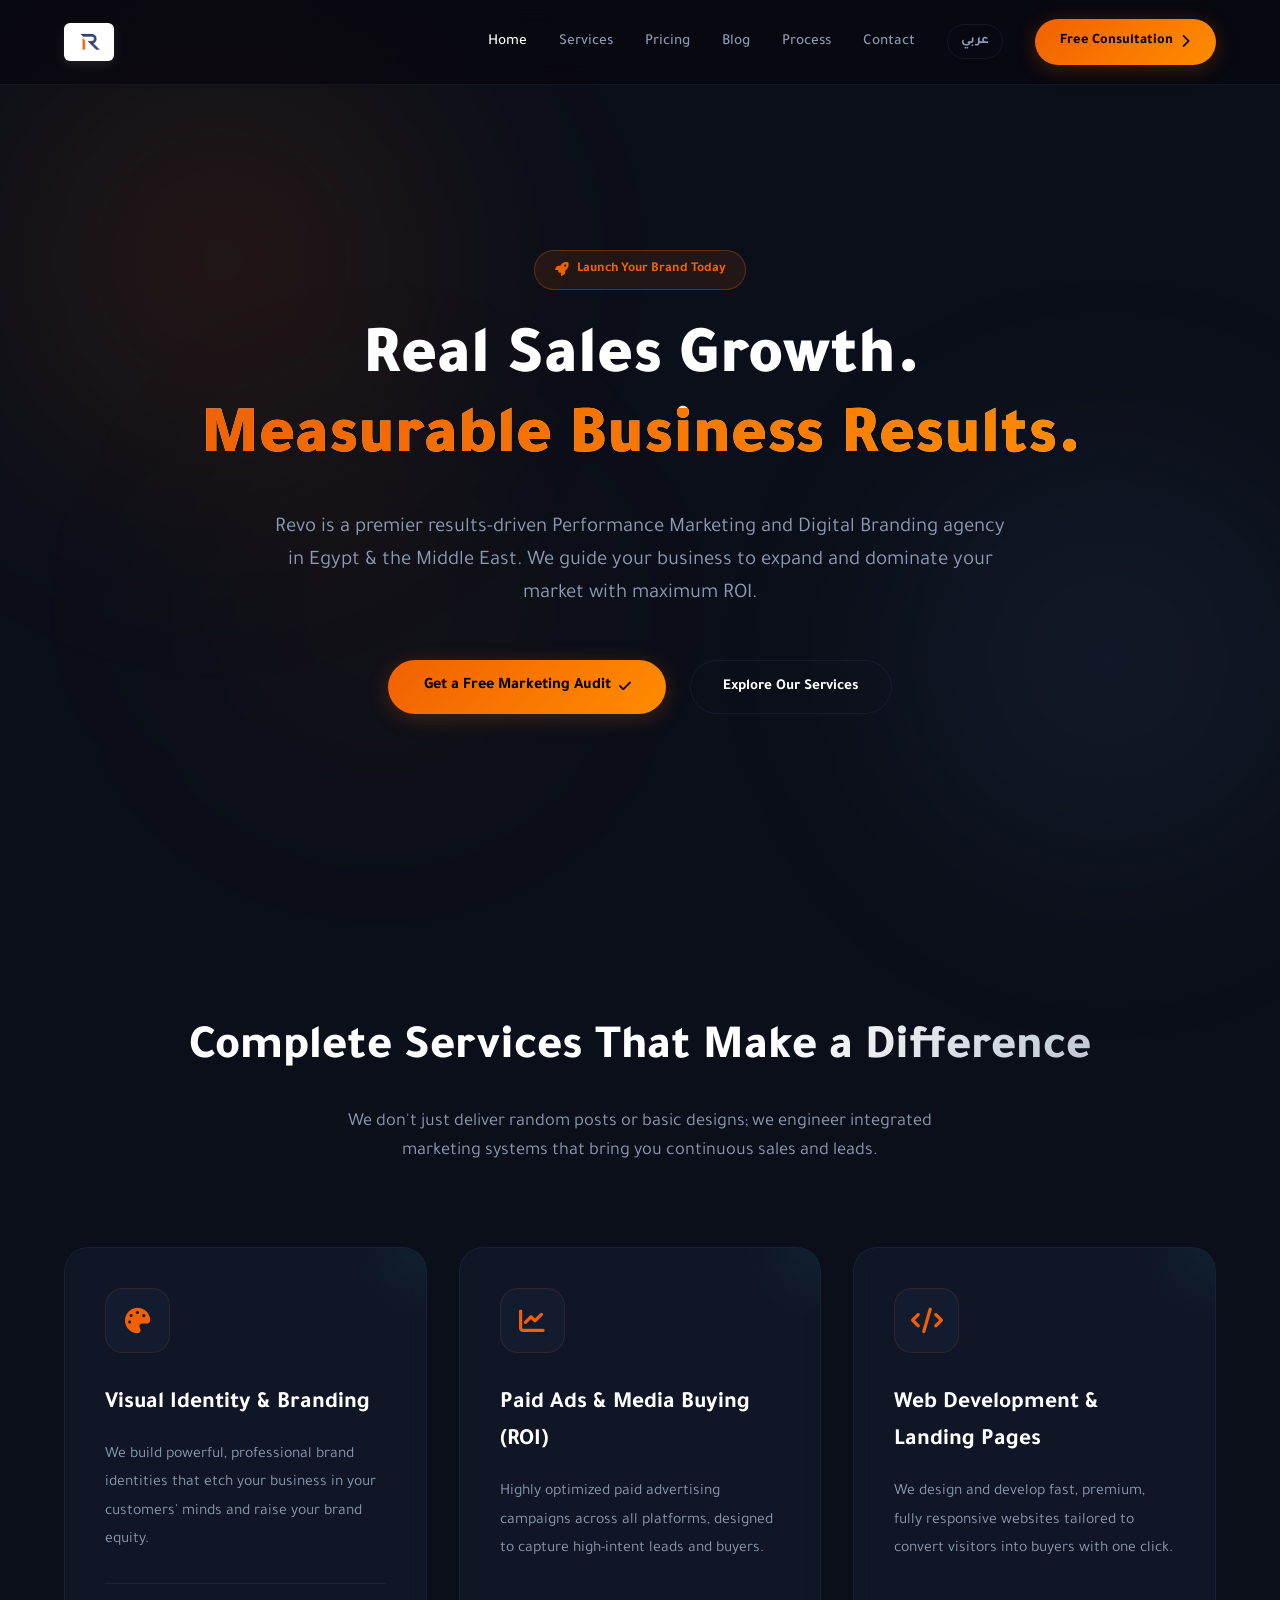
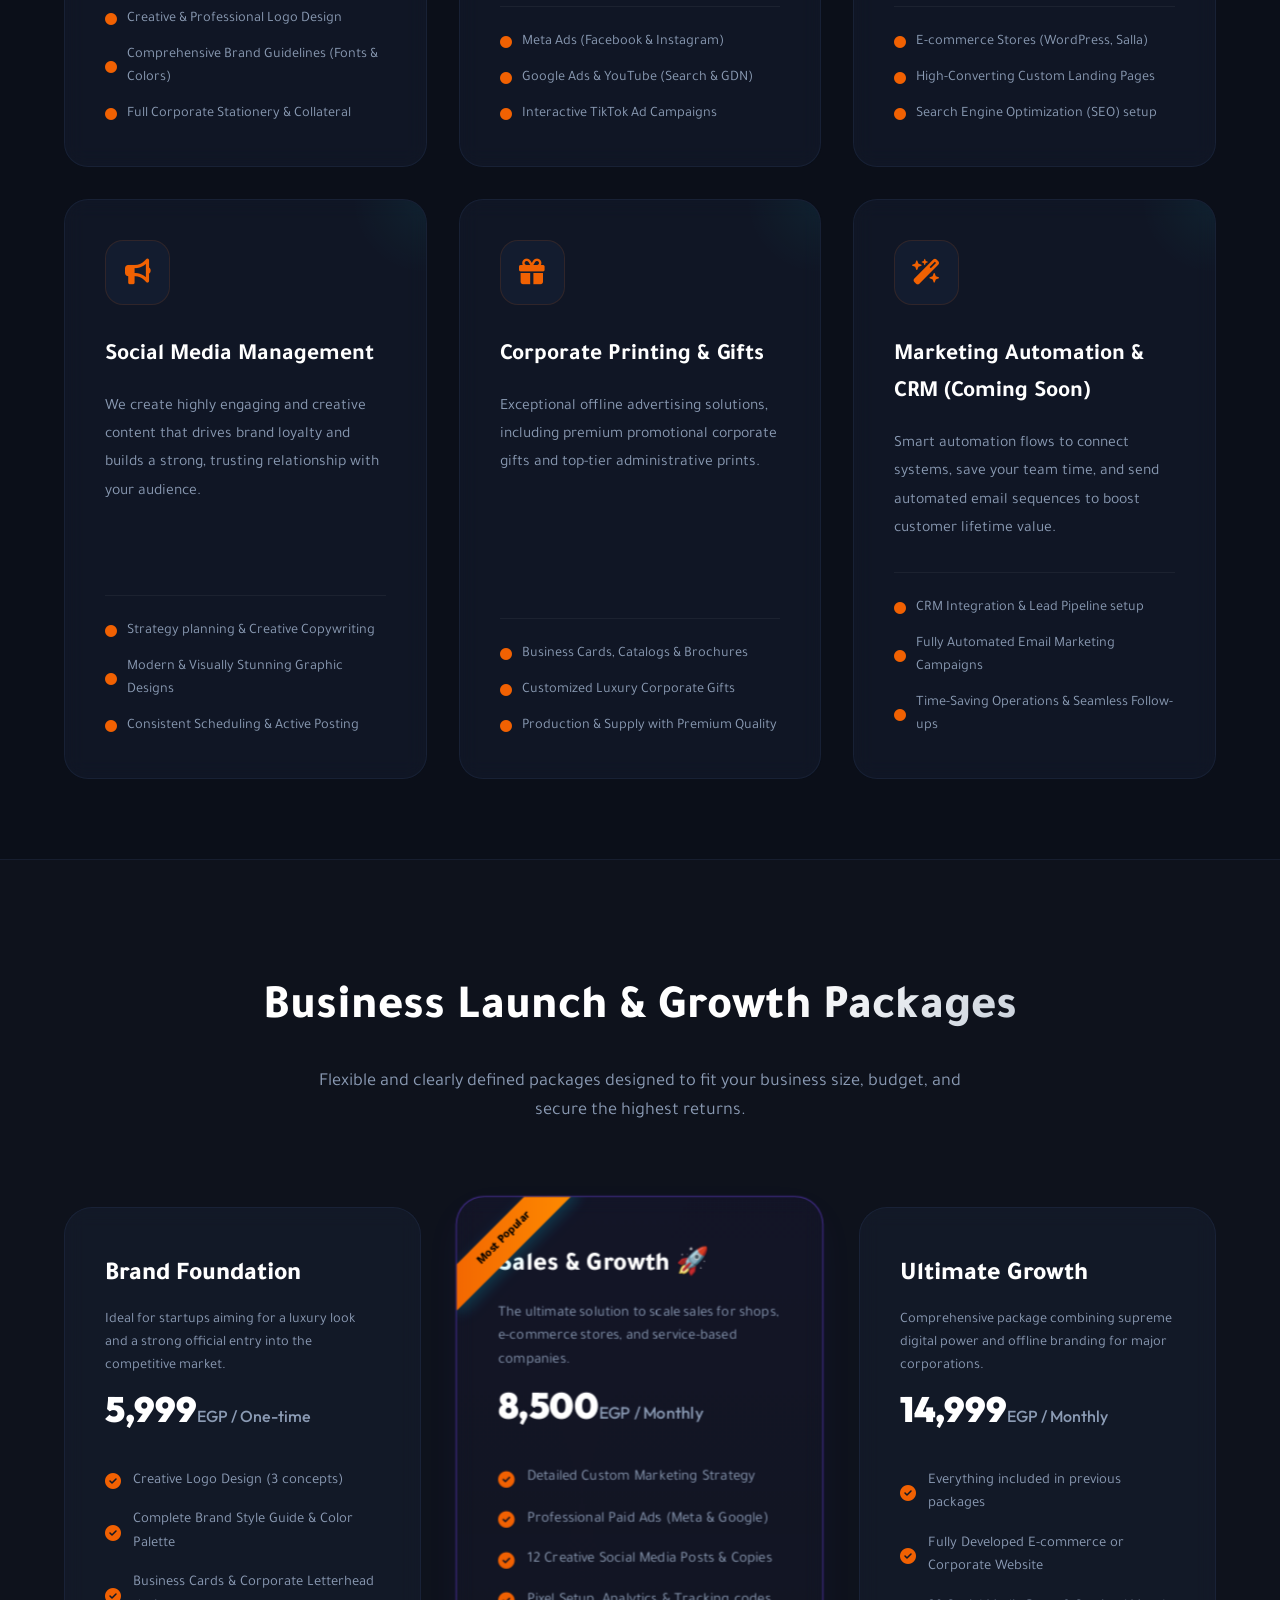
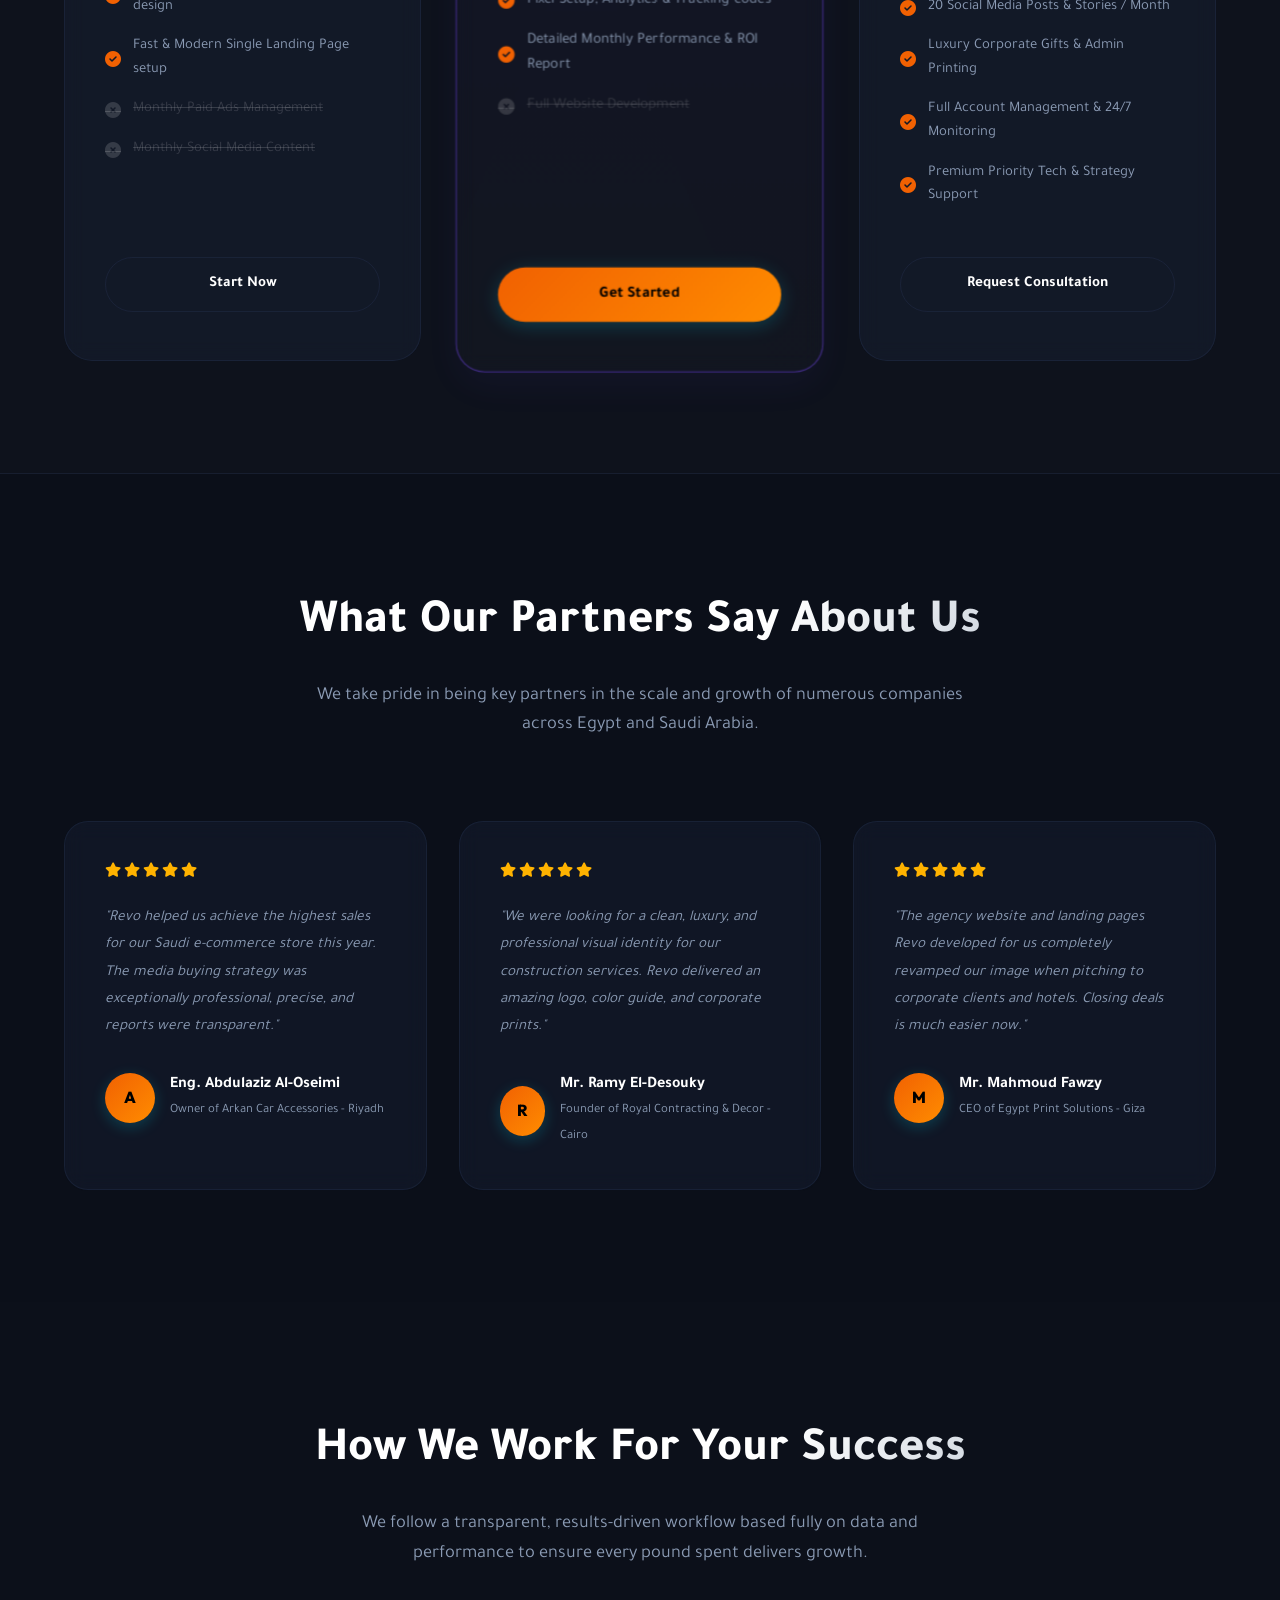
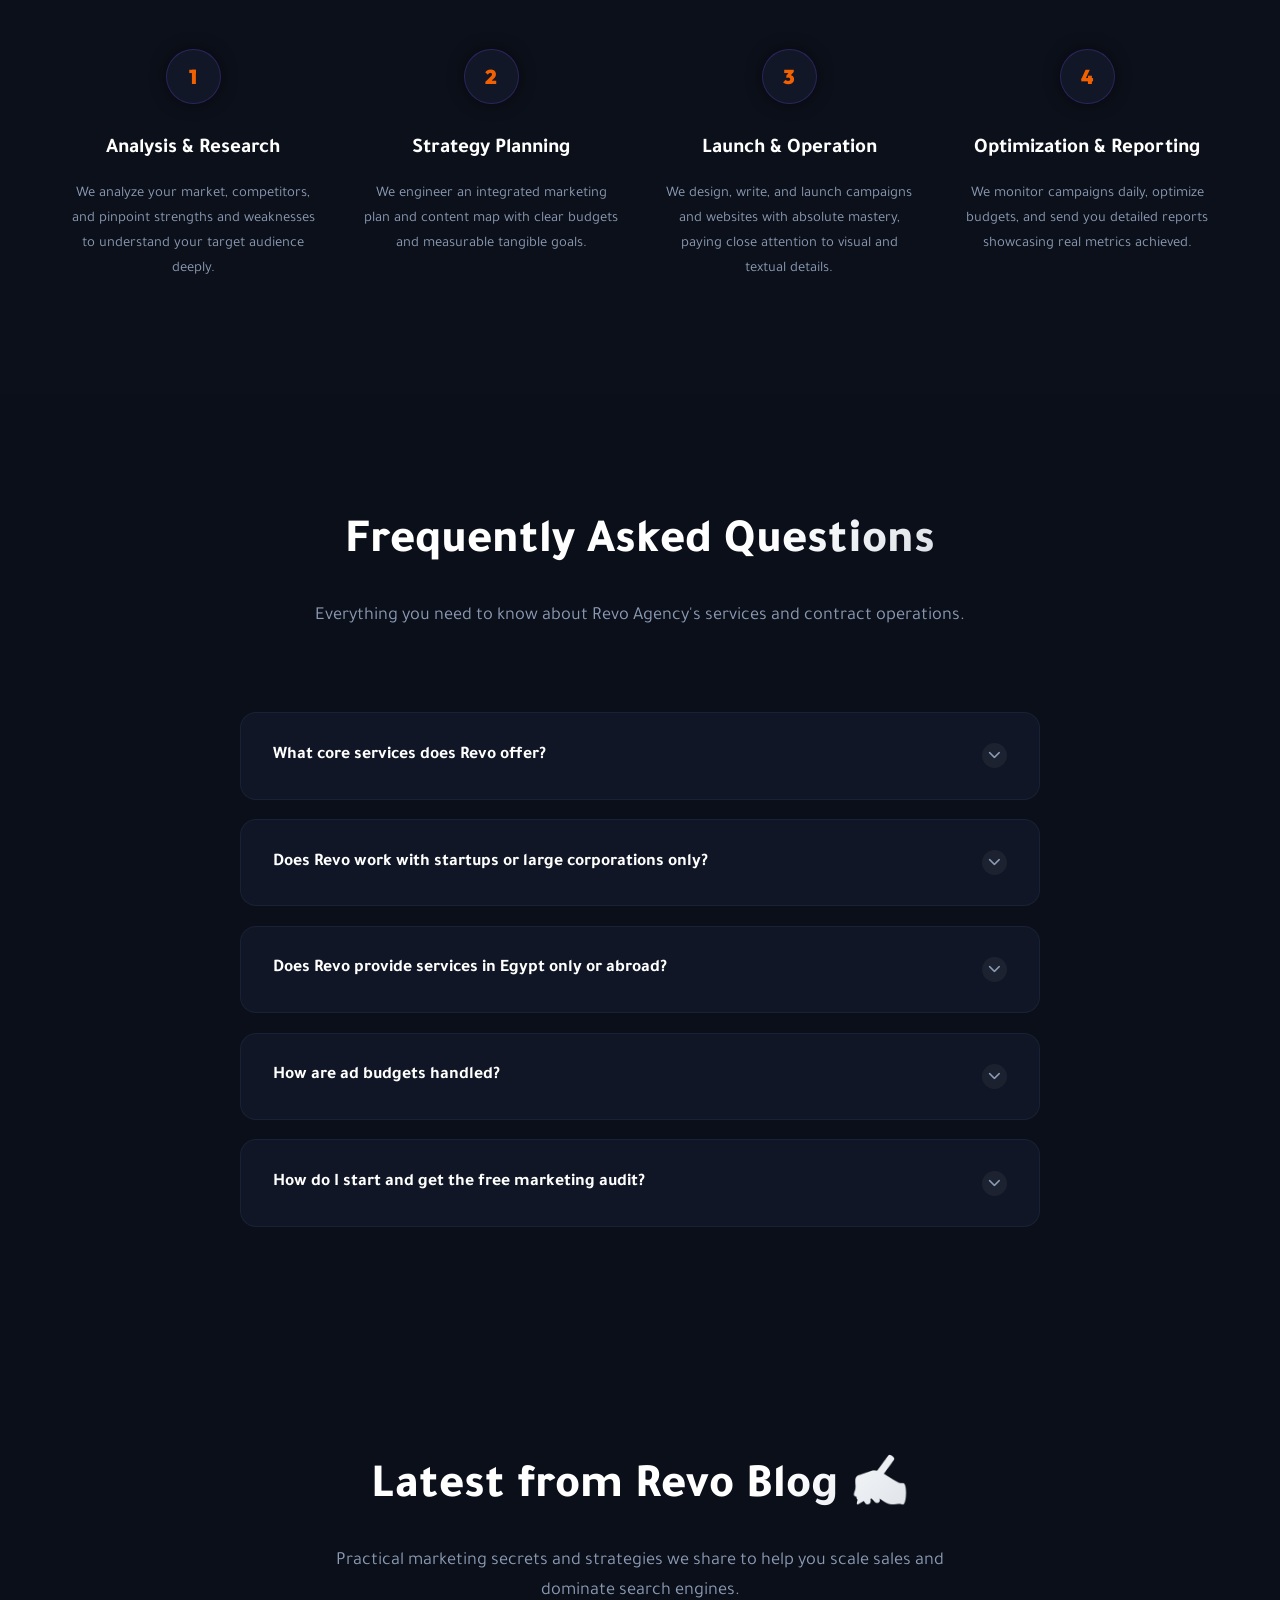
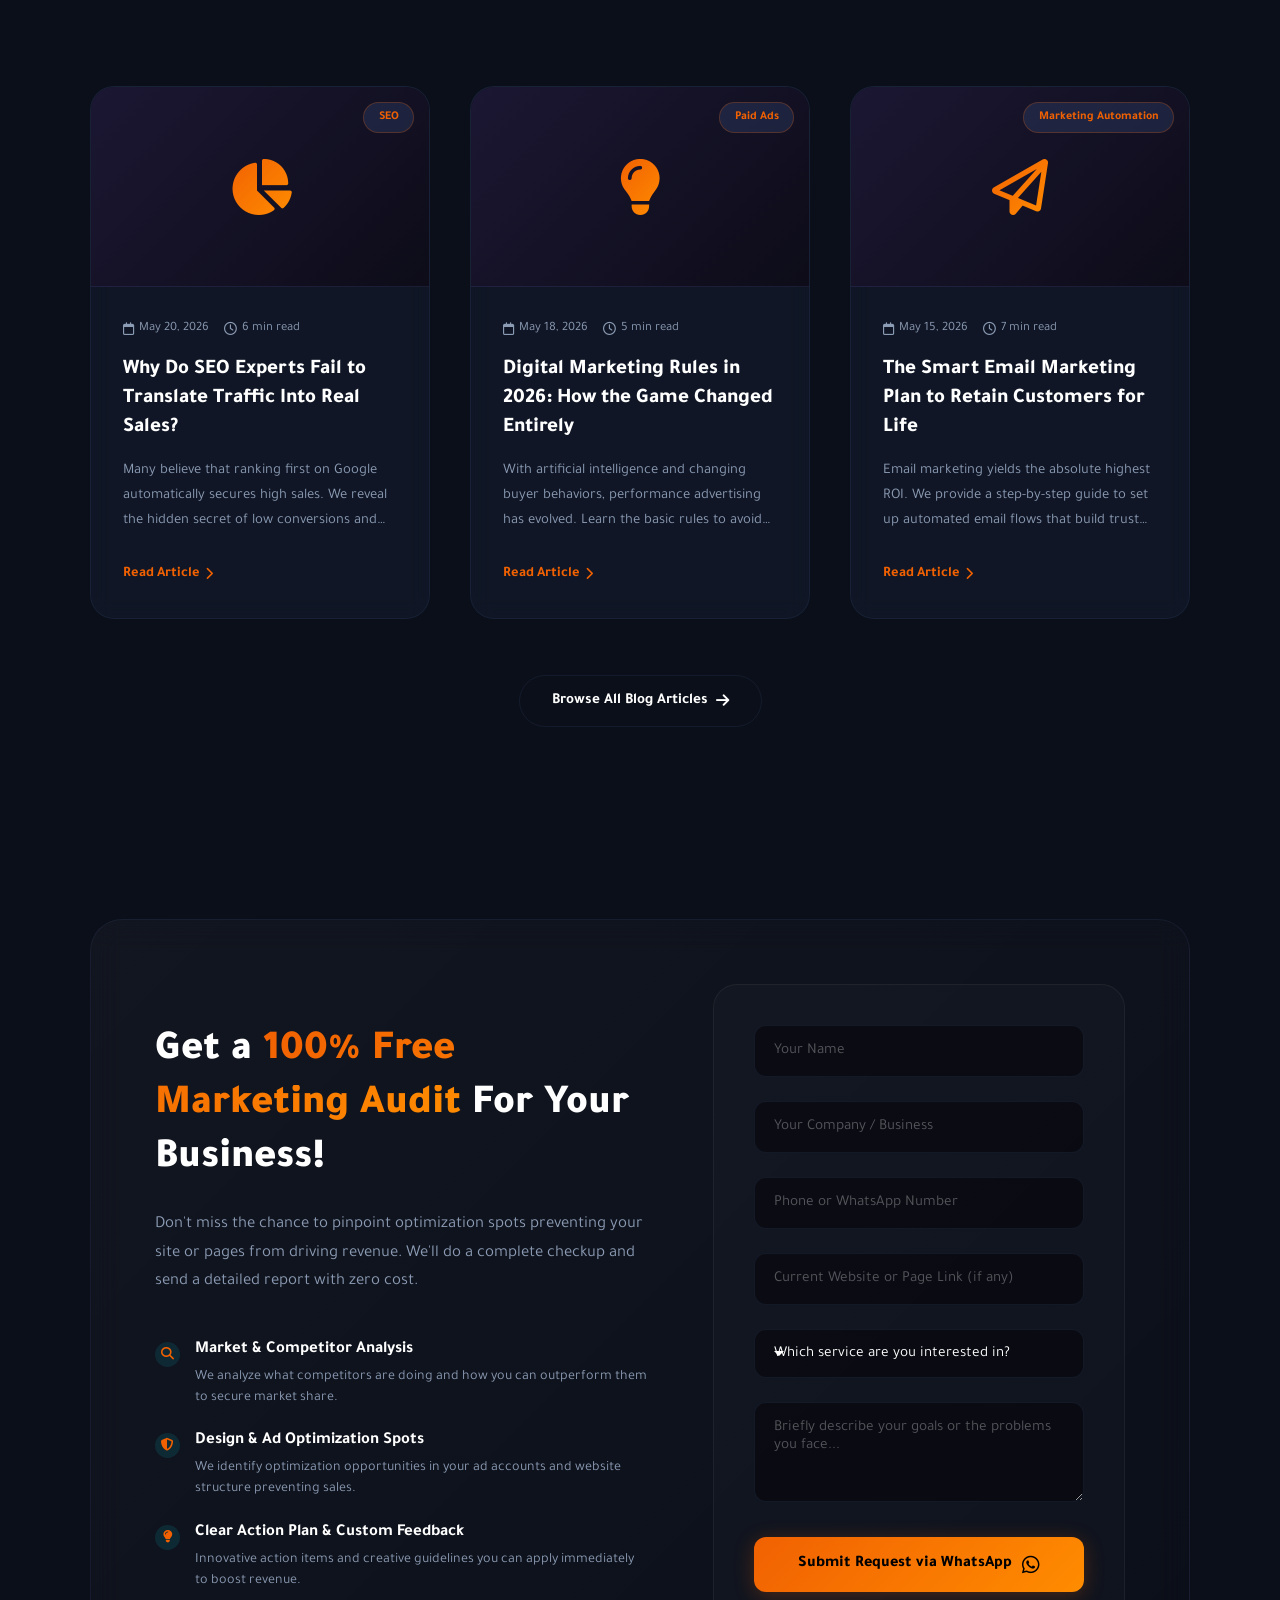
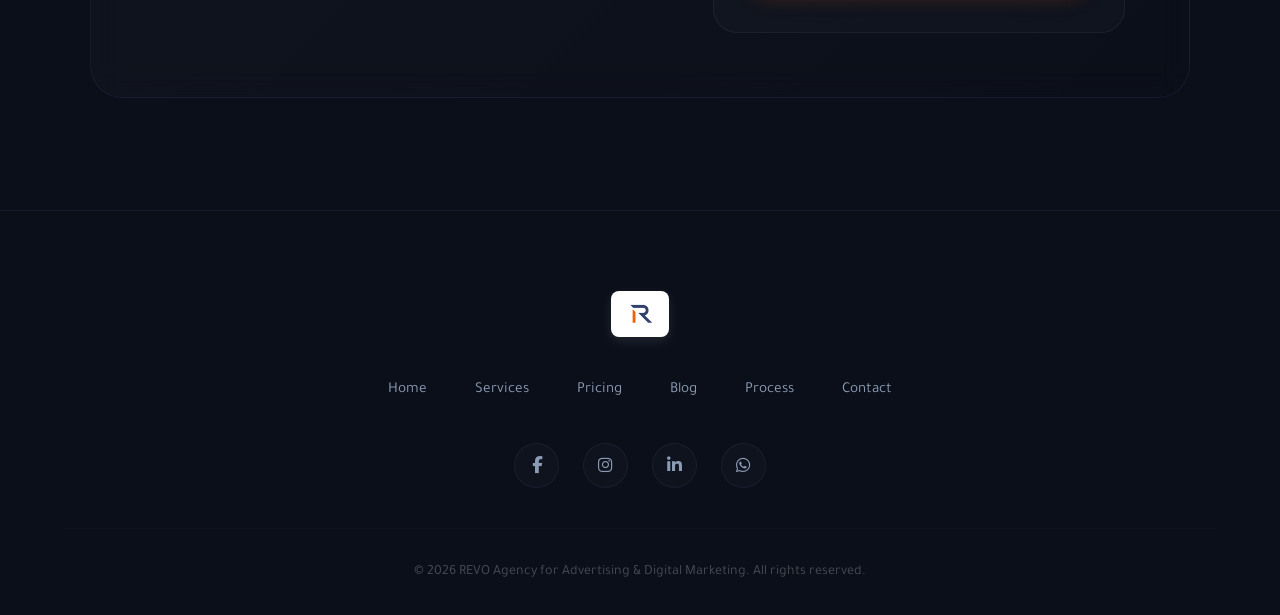
==== en/index.html @ e5637700 "upload project files" ====
<!DOCTYPE html>
<html lang="en" dir="ltr">
<head>
    <meta charset="UTF-8">
    <meta name="viewport" content="width=device-width, initial-scale=1.0">
    <title>Revo Advertising Agency | Performance Marketing & Digital Identity</title>
    <meta name="description" content="Revo Agency - Your smart growth partner in Egypt & the Middle East. We provide professional performance marketing, media buying, visual branding, and high-converting web development.">
    
    <!-- Google Fonts -->
    <link rel="preconnect" href="https://fonts.googleapis.com">
    <link rel="preconnect" href="https://fonts.gstatic.com" crossorigin>
    <link href="https://fonts.googleapis.com/css2?family=Outfit:wght@300;400;600;800&family=Tajawal:wght@300;400;500;700;900&display=swap" rel="stylesheet">
    
    <!-- FontAwesome Icons -->
    <link rel="stylesheet" href="https://cdnjs.cloudflare.com/ajax/libs/font-awesome/6.4.0/css/all.min.css">

    <!-- Shared Web Components -->
    <script src="../js/components.js" defer></script>

    <link rel="stylesheet" href="../css/global.css">
    <link rel="stylesheet" href="../css/home.css">
</head>
<body>

    <div class="ambient-glow"></div>
    <div class="ambient-glow-2"></div>
    <div class="ambient-glow-3"></div>

    <!-- Header / Navbar Placeholder -->
    <div id="header-placeholder"></div>

    <!-- Hero Section -->
    <section class="hero">
        <div class="hero-content">
            <div class="badge">
                <i class="fa-solid fa-rocket"></i> Launch Your Brand Today
            </div>
            <h1>Real Sales Growth.<br><span>Measurable Business Results.</span></h1>
            <p>Revo is a premier results-driven Performance Marketing and Digital Branding agency in Egypt & the Middle East. We guide your business to expand and dominate your market with maximum ROI.</p>
            <div class="hero-buttons">
                <a href="#contact" class="cta-btn" style="padding: 0.9rem 2.2rem; font-size: 1rem;">
                    Get a Free Marketing Audit <i class="fa-solid fa-check"></i>
                </a>
                <a href="#services" class="btn-secondary">
                    Explore Our Services
                </a>
            </div>
        </div>
    </section>

    <!-- Services Section -->
    <section class="services" id="services">
        <div class="section-header">
            <h2>Complete Services That Make a Difference</h2>
            <p>We don't just deliver random posts or basic designs; we engineer integrated marketing systems that bring you continuous sales and leads.</p>
        </div>

        <div class="services-grid">
            <!-- Service 1: Branding -->
            <div class="service-card">
                <div>
                    <div class="service-card-icon">
                        <i class="fa-solid fa-palette"></i>
                    </div>
                    <h3>Visual Identity & Branding</h3>
                    <p>We build powerful, professional brand identities that etch your business in your customers' minds and raise your brand equity.</p>
                </div>
                <ul>
                    <li><i class="fa-solid fa-circle"></i> Creative & Professional Logo Design</li>
                    <li><i class="fa-solid fa-circle"></i> Comprehensive Brand Guidelines (Fonts & Colors)</li>
                    <li><i class="fa-solid fa-circle"></i> Full Corporate Stationery & Collateral</li>
                </ul>
            </div>

            <!-- Service 2: Performance Marketing -->
            <div class="service-card">
                <div>
                    <div class="service-card-icon">
                        <i class="fa-solid fa-chart-line"></i>
                    </div>
                    <h3>Paid Ads & Media Buying (ROI)</h3>
                    <p>Highly optimized paid advertising campaigns across all platforms, designed to capture high-intent leads and buyers.</p>
                </div>
                <ul>
                    <li><i class="fa-solid fa-circle"></i> Meta Ads (Facebook & Instagram)</li>
                    <li><i class="fa-solid fa-circle"></i> Google Ads & YouTube (Search & GDN)</li>
                    <li><i class="fa-solid fa-circle"></i> Interactive TikTok Ad Campaigns</li>
                </ul>
            </div>

            <!-- Service 3: Web Design & Dev -->
            <div class="service-card">
                <div>
                    <div class="service-card-icon">
                        <i class="fa-solid fa-code"></i>
                    </div>
                    <h3>Web Development & Landing Pages</h3>
                    <p>We design and develop fast, premium, fully responsive websites tailored to convert visitors into buyers with one click.</p>
                </div>
                <ul>
                    <li><i class="fa-solid fa-circle"></i> E-commerce Stores (WordPress, Salla)</li>
                    <li><i class="fa-solid fa-circle"></i> High-Converting Custom Landing Pages</li>
                    <li><i class="fa-solid fa-circle"></i> Search Engine Optimization (SEO) setup</li>
                </ul>
            </div>

            <!-- Service 4: Social Media Management -->
            <div class="service-card">
                <div>
                    <div class="service-card-icon">
                        <i class="fa-solid fa-bullhorn"></i>
                    </div>
                    <h3>Social Media Management</h3>
                    <p>We create highly engaging and creative content that drives brand loyalty and builds a strong, trusting relationship with your audience.</p>
                </div>
                <ul>
                    <li><i class="fa-solid fa-circle"></i> Strategy planning & Creative Copywriting</li>
                    <li><i class="fa-solid fa-circle"></i> Modern & Visually Stunning Graphic Designs</li>
                    <li><i class="fa-solid fa-circle"></i> Consistent Scheduling & Active Posting</li>
                </ul>
            </div>

            <!-- Service 5: Printing & Gifts -->
            <div class="service-card">
                <div>
                    <div class="service-card-icon">
                        <i class="fa-solid fa-gift"></i>
                    </div>
                    <h3>Corporate Printing & Gifts</h3>
                    <p>Exceptional offline advertising solutions, including premium promotional corporate gifts and top-tier administrative prints.</p>
                </div>
                <ul>
                    <li><i class="fa-solid fa-circle"></i> Business Cards, Catalogs & Brochures</li>
                    <li><i class="fa-solid fa-circle"></i> Customized Luxury Corporate Gifts</li>
                    <li><i class="fa-solid fa-circle"></i> Production & Supply with Premium Quality</li>
                </ul>
            </div>

            <!-- Service 6: Marketing Automation -->
            <div class="service-card">
                <div>
                    <div class="service-card-icon">
                        <i class="fa-solid fa-wand-magic-sparkles"></i>
                    </div>
                    <h3>Marketing Automation & CRM (Coming Soon)</h3>
                    <p>Smart automation flows to connect systems, save your team time, and send automated email sequences to boost customer lifetime value.</p>
                </div>
                <ul>
                    <li><i class="fa-solid fa-circle"></i> CRM Integration & Lead Pipeline setup</li>
                    <li><i class="fa-solid fa-circle"></i> Fully Automated Email Marketing Campaigns</li>
                    <li><i class="fa-solid fa-circle"></i> Time-Saving Operations & Seamless Follow-ups</li>
                </ul>
            </div>
        </div>
    </section>

    <!-- Pricing Section -->
    <section class="pricing" id="pricing">
        <div class="section-header">
            <h2>Business Launch & Growth Packages</h2>
            <p>Flexible and clearly defined packages designed to fit your business size, budget, and secure the highest returns.</p>
        </div>

        <div class="pricing-grid">
            <!-- Plan 1 -->
            <div class="pricing-card">
                <div class="pricing-header">
                    <h3>Brand Foundation</h3>
                    <p>Ideal for startups aiming for a luxury look and a strong official entry into the competitive market.</p>
                </div>
                <div class="price">
                    5,999 <span>EGP / One-time</span>
                </div>
                <ul class="pricing-features">
                    <li><i class="fa-solid fa-circle-check"></i> Creative Logo Design (3 concepts)</li>
                    <li><i class="fa-solid fa-circle-check"></i> Complete Brand Style Guide & Color Palette</li>
                    <li><i class="fa-solid fa-circle-check"></i> Business Cards & Corporate Letterhead design</li>
                    <li><i class="fa-solid fa-circle-check"></i> Fast & Modern Single Landing Page setup</li>
                    <li class="disabled"><i class="fa-solid fa-circle-xmark"></i> Monthly Paid Ads Management</li>
                    <li class="disabled"><i class="fa-solid fa-circle-xmark"></i> Monthly Social Media Content</li>
                </ul>
                <a href="https://wa.me/201017595829?text=Hello%20Revo,%20I%20am%20interested%20in%20the%20Brand%20Foundation%20package" target="_blank" class="pricing-btn">Start Now</a>
            </div>

            <!-- Plan 2 (Popular) -->
            <div class="pricing-card popular">
                <div class="popular-badge">Most Popular</div>
                <div class="pricing-header">
                    <h3>Sales & Growth 🚀</h3>
                    <p>The ultimate solution to scale sales for shops, e-commerce stores, and service-based companies.</p>
                </div>
                <div class="price">
                    8,500 <span>EGP / Monthly</span>
                </div>
                <ul class="pricing-features">
                    <li><i class="fa-solid fa-circle-check"></i> Detailed Custom Marketing Strategy</li>
                    <li><i class="fa-solid fa-circle-check"></i> Professional Paid Ads (Meta & Google)</li>
                    <li><i class="fa-solid fa-circle-check"></i> 12 Creative Social Media Posts & Copies</li>
                    <li><i class="fa-solid fa-circle-check"></i> Pixel Setup, Analytics & Tracking codes</li>
                    <li><i class="fa-solid fa-circle-check"></i> Detailed Monthly Performance & ROI Report</li>
                    <li class="disabled"><i class="fa-solid fa-circle-xmark"></i> Full Website Development</li>
                </ul>
                <a href="https://wa.me/201017595829?text=Hello%20Revo,%20I%20am%20interested%20in%20the%20Sales%20and%20Growth%20package" target="_blank" class="pricing-btn">Get Started</a>
            </div>

            <!-- Plan 3 -->
            <div class="pricing-card">
                <div class="pricing-header">
                    <h3>Ultimate Growth</h3>
                    <p>Comprehensive package combining supreme digital power and offline branding for major corporations.</p>
                </div>
                <div class="price">
                    14,999 <span>EGP / Monthly</span>
                </div>
                <ul class="pricing-features">
                    <li><i class="fa-solid fa-circle-check"></i> Everything included in previous packages</li>
                    <li><i class="fa-solid fa-circle-check"></i> Fully Developed E-commerce or Corporate Website</li>
                    <li><i class="fa-solid fa-circle-check"></i> 20 Social Media Posts & Stories / Month</li>
                    <li><i class="fa-solid fa-circle-check"></i> Luxury Corporate Gifts & Admin Printing</li>
                    <li><i class="fa-solid fa-circle-check"></i> Full Account Management & 24/7 Monitoring</li>
                    <li><i class="fa-solid fa-circle-check"></i> Premium Priority Tech & Strategy Support</li>
                </ul>
                <a href="https://wa.me/201017595829?text=Hello%20Revo,%20I%20am%20interested%20in%20the%20Ultimate%20Growth%20package" target="_blank" class="pricing-btn">Request Consultation</a>
            </div>
        </div>
    </section>

    <!-- Testimonials Section -->
    <section class="portfolio" id="testimonials">
        <div class="section-header">
            <h2>What Our Partners Say About Us</h2>
            <p>We take pride in being key partners in the scale and growth of numerous companies across Egypt and Saudi Arabia.</p>
        </div>

        <div class="testimonials-grid">
            <!-- Testimonial 1 -->
            <div class="testimonial-card">
                <div class="stars">
                    <i class="fa-solid fa-star"></i>
                    <i class="fa-solid fa-star"></i>
                    <i class="fa-solid fa-star"></i>
                    <i class="fa-solid fa-star"></i>
                    <i class="fa-solid fa-star"></i>
                </div>
                <p>"Revo helped us achieve the highest sales for our Saudi e-commerce store this year. The media buying strategy was exceptionally professional, precise, and reports were transparent."</p>
                <div class="client-info">
                    <div class="client-avatar">A</div>
                    <div class="client-details">
                        <h4>Eng. Abdulaziz Al-Oseimi</h4>
                        <span>Owner of Arkan Car Accessories - Riyadh</span>
                    </div>
                </div>
            </div>

            <!-- Testimonial 2 -->
            <div class="testimonial-card">
                <div class="stars">
                    <i class="fa-solid fa-star"></i>
                    <i class="fa-solid fa-star"></i>
                    <i class="fa-solid fa-star"></i>
                    <i class="fa-solid fa-star"></i>
                    <i class="fa-solid fa-star"></i>
                </div>
                <p>"We were looking for a clean, luxury, and professional visual identity for our construction services. Revo delivered an amazing logo, color guide, and corporate prints."</p>
                <div class="client-info">
                    <div class="client-avatar">R</div>
                    <div class="client-details">
                        <h4>Mr. Ramy El-Desouky</h4>
                        <span>Founder of Royal Contracting & Decor - Cairo</span>
                    </div>
                </div>
            </div>

            <!-- Testimonial 3 -->
            <div class="testimonial-card">
                <div class="stars">
                    <i class="fa-solid fa-star"></i>
                    <i class="fa-solid fa-star"></i>
                    <i class="fa-solid fa-star"></i>
                    <i class="fa-solid fa-star"></i>
                    <i class="fa-solid fa-star"></i>
                </div>
                <p>"The agency website and landing pages Revo developed for us completely revamped our image when pitching to corporate clients and hotels. Closing deals is much easier now."</p>
                <div class="client-info">
                    <div class="client-avatar">M</div>
                    <div class="client-details">
                        <h4>Mr. Mahmoud Fawzy</h4>
                        <span>CEO of Egypt Print Solutions - Giza</span>
                    </div>
                </div>
            </div>
        </div>
    </section>

    <!-- Value/Approach Section -->
    <section class="approach" id="approach">
        <div class="section-header">
            <h2>How We Work For Your Success</h2>
            <p>We follow a transparent, results-driven workflow based fully on data and performance to ensure every pound spent delivers growth.</p>
        </div>

        <div class="approach-timeline">
            <!-- Step 1 -->
            <div class="timeline-step">
                <div class="step-num">1</div>
                <h3>Analysis & Research</h3>
                <p>We analyze your market, competitors, and pinpoint strengths and weaknesses to understand your target audience deeply.</p>
            </div>

            <!-- Step 2 -->
            <div class="timeline-step">
                <div class="step-num">2</div>
                <h3>Strategy Planning</h3>
                <p>We engineer an integrated marketing plan and content map with clear budgets and measurable tangible goals.</p>
            </div>

            <!-- Step 3 -->
            <div class="timeline-step">
                <div class="step-num">3</div>
                <h3>Launch & Operation</h3>
                <p>We design, write, and launch campaigns and websites with absolute mastery, paying close attention to visual and textual details.</p>
            </div>

            <!-- Step 4 -->
            <div class="timeline-step">
                <div class="step-num">4</div>
                <h3>Optimization & Reporting</h3>
                <p>We monitor campaigns daily, optimize budgets, and send you detailed reports showcasing real metrics achieved.</p>
            </div>
        </div>
    </section>

    <!-- FAQs Section -->
    <section class="faq" id="faq">
        <div class="section-header">
            <h2>Frequently Asked Questions</h2>
            <p>Everything you need to know about Revo Agency's services and contract operations.</p>
        </div>

        <div class="faq-container">
            <!-- FAQ 1 -->
            <div class="faq-item">
                <div class="faq-question">
                    <h3>What core services does Revo offer?</h3>
                    <div class="faq-icon"><i class="fa-solid fa-chevron-down"></i></div>
                </div>
                <div class="faq-answer">
                    <p>Revo provides integrated marketing solutions including: digital marketing & performance advertising (Meta, Google, TikTok), social media management, brand identity & design, custom web and landing page development, corporate gifts & printing, and upcoming marketing automation services.</p>
                </div>
            </div>

            <!-- FAQ 2 -->
            <div class="faq-item">
                <div class="faq-question">
                    <h3>Does Revo work with startups or large corporations only?</h3>
                    <div class="faq-icon"><i class="fa-solid fa-chevron-down"></i></div>
                </div>
                <div class="faq-answer">
                    <p>We work with all business levels! We have packages specifically tailored for startups to help them establish their visual presence with affordable costs, alongside advanced plans for SMEs and corporate brands to scale sales.</p>
                </div>
            </div>

            <!-- FAQ 3 -->
            <div class="faq-item">
                <div class="faq-question">
                    <h3>Does Revo provide services in Egypt only or abroad?</h3>
                    <div class="faq-icon"><i class="fa-solid fa-chevron-down"></i></div>
                </div>
                <div class="faq-answer">
                    <p>Our primary operating markets are Egypt and Saudi Arabia, and we actively serve numerous clients across the Arab Gulf region and the Middle East with high efficiency and absolute professionalism.</p>
                </div>
            </div>

            <!-- FAQ 4 -->
            <div class="faq-item">
                <div class="faq-question">
                    <h3>How are ad budgets handled?</h3>
                    <div class="faq-icon"><i class="fa-solid fa-chevron-down"></i></div>
                </div>
                <div class="faq-answer">
                    <p>Ad spend budgets (paid directly to Meta, Google, etc.) are completely separate from Revo Agency's management fees. The client links their corporate credit card directly to their ad account for absolute safety and budget transparency.</p>
                </div>
            </div>

            <!-- FAQ 5 -->
            <div class="faq-item">
                <div class="faq-question">
                    <h3>How do I start and get the free marketing audit?</h3>
                    <div class="faq-icon"><i class="fa-solid fa-chevron-down"></i></div>
                </div>
                <div class="faq-answer">
                    <p>It's very simple! Just fill out the free audit form at the bottom of this page, or click the WhatsApp button to message us directly. We will review your site and social accounts, send you a free analysis report, and set up our contract kickoff immediately.</p>
                </div>
            </div>
        </div>
    </section>

    <!-- Latest Blog Section -->
    <section class="latest-blog" id="latest-blog">
        <div class="section-header">
            <h2>Latest from Revo Blog ✍️</h2>
            <p>Practical marketing secrets and strategies we share to help you scale sales and dominate search engines.</p>
        </div>
        <div class="latest-blog-grid">
            <!-- Blog Card 1 -->
            <div class="blog-card">
                <div class="blog-img-placeholder">
                    <i class="fa-solid fa-chart-pie"></i>
                    <span class="blog-badge">SEO</span>
                </div>
                <div class="blog-content">
                    <div class="blog-meta">
                        <span><i class="fa-regular fa-calendar"></i> May 20, 2026</span>
                        <span><i class="fa-regular fa-clock"></i> 6 min read</span>
                    </div>
                    <h3>Why Do SEO Experts Fail to Translate Traffic Into Real Sales?</h3>
                    <p>Many believe that ranking first on Google automatically secures high sales. We reveal the hidden secret of low conversions and how to fix it immediately.</p>
                    <a href="Blogs/blog-post-seo.html" class="read-more-btn">Read Article <i class="fa-solid fa-chevron-right"></i></a>
                </div>
            </div>

            <!-- Blog Card 2 -->
            <div class="blog-card">
                <div class="blog-img-placeholder">
                    <i class="fa-solid fa-lightbulb"></i>
                    <span class="blog-badge">Paid Ads</span>
                </div>
                <div class="blog-content">
                    <div class="blog-meta">
                        <span><i class="fa-regular fa-calendar"></i> May 18, 2026</span>
                        <span><i class="fa-regular fa-clock"></i> 5 min read</span>
                    </div>
                    <h3>Digital Marketing Rules in 2026: How the Game Changed Entirely</h3>
                    <p>With artificial intelligence and changing buyer behaviors, performance advertising has evolved. Learn the basic rules to avoid burning your ad budget.</p>
                    <a href="Blogs/blog-post-marketing-2026.html" class="read-more-btn">Read Article <i class="fa-solid fa-chevron-right"></i></a>
                </div>
            </div>

            <!-- Blog Card 3 -->
            <div class="blog-card">
                <div class="blog-img-placeholder">
                    <i class="fa-regular fa-paper-plane"></i>
                    <span class="blog-badge">Marketing Automation</span>
                </div>
                <div class="blog-content">
                    <div class="blog-meta">
                        <span><i class="fa-regular fa-calendar"></i> May 15, 2026</span>
                        <span><i class="fa-regular fa-clock"></i> 7 min read</span>
                    </div>
                    <h3>The Smart Email Marketing Plan to Retain Customers for Life</h3>
                    <p>Email marketing yields the absolute highest ROI. We provide a step-by-step guide to set up automated email flows that build trust and trigger repeat sales.</p>
                    <a href="Blogs/blog-post-email-marketing.html" class="read-more-btn">Read Article <i class="fa-solid fa-chevron-right"></i></a>
                </div>
            </div>
        </div>
        <div style="text-align: center; margin-top: 3.5rem;">
            <a href="blog.html" class="btn-secondary" style="display: inline-flex; margin: 0 auto; gap: 8px;">
                Browse All Blog Articles <i class="fa-solid fa-arrow-right"></i>
            </a>
        </div>
    </section>

    <!-- Interactive Free Audit / Contact Section -->
    <section class="contact" id="contact">
        <div class="contact-grid">
            
            <div class="contact-info-side">
                <h2>Get a <span>100% Free Marketing Audit</span> For Your Business!</h2>
                <p>Don't miss the chance to pinpoint optimization spots preventing your site or pages from driving revenue. We'll do a complete checkup and send a detailed report with zero cost.</p>
                
                <ul class="audit-features">
                    <li>
                        <i class="fa-solid fa-magnifying-glass"></i>
                        <div>
                            <h4>Market & Competitor Analysis</h4>
                            <p>We analyze what competitors are doing and how you can outperform them to secure market share.</p>
                        </div>
                    </li>
                    <li>
                        <i class="fa-solid fa-shield-halved"></i>
                        <div>
                            <h4>Design & Ad Optimization Spots</h4>
                            <p>We identify optimization opportunities in your ad accounts and website structure preventing sales.</p>
                        </div>
                    </li>
                    <li>
                        <i class="fa-solid fa-lightbulb"></i>
                        <div>
                            <h4>Clear Action Plan & Custom Feedback</h4>
                            <p>Innovative action items and creative guidelines you can apply immediately to boost revenue.</p>
                        </div>
                    </li>
                </ul>
            </div>

            <div class="contact-form-side">
                <!-- Form Container -->
                <form id="auditForm" onsubmit="handleAuditSubmit(event)">
                    <div class="form-group">
                        <input type="text" id="clientName" class="form-control" placeholder="Your Name" required>
                    </div>
                    <div class="form-group">
                        <input type="text" id="businessName" class="form-control" placeholder="Your Company / Business" required>
                    </div>
                    <div class="form-group">
                        <input type="tel" id="clientPhone" class="form-control" placeholder="Phone or WhatsApp Number" required>
                    </div>
                    <div class="form-group">
                        <input type="url" id="clientWebsite" class="form-control" placeholder="Current Website or Page Link (if any)">
                    </div>
                    <div class="form-group">
                        <select id="requestedService" class="form-control" required>
                            <option value="" disabled selected>Which service are you interested in?</option>
                            <option value="Branding">Visual Identity & Branding</option>
                            <option value="Paid Ads">Paid Ads & Revenue Scaling</option>
                            <option value="Web Design">Web Design & Landing Pages</option>
                            <option value="Social Media">Social Media Management</option>
                            <option value="Printing">Corporate Printing & Gifts</option>
                        </select>
                    </div>
                    <div class="form-group">
                        <textarea id="clientMessage" class="form-control" placeholder="Briefly describe your goals or the problems you face..."></textarea>
                    </div>
                    
                    <button type="submit" class="submit-btn">
                        Submit Request via WhatsApp <i class="fa-brands fa-whatsapp" style="font-size: 1.25rem;"></i>
                    </button>
                </form>

                <!-- Success Screen -->
                <div class="form-success" id="successScreen">
                    <i class="fa-solid fa-circle-check"></i>
                    <h3>Your request is ready!</h3>
                    <p>You are about to transfer to WhatsApp to send your audit details to the Revo team. Click the button below if not redirected automatically.</p>
                    <a href="#" id="whatsappRedirectBtn" target="_blank" class="whatsapp-btn" style="width: 100%; justify-content: center; gap: 8px;">
                        Click Here to Continue on WhatsApp <i class="fa-brands fa-whatsapp"></i>
                    </a>
                </div>
            </div>

        </div>
    </section>

    <!-- Footer Placeholder -->
    <div id="footer-placeholder"></div>

    <!-- Interactive & Form Logic -->
    <script src="../js/home.js" defer></script>
</body>
</html>
---- css/global.css ----
/* REVO Agency - Global Styles & Tokens */
:root {
    --bg-color: #0b0f19;
    --card-bg: rgba(48, 66, 106, 0.15);
    --card-border: rgba(48, 66, 106, 0.25);
    --primary-gradient: linear-gradient(135deg, #f16102 0%, #ff8c00 100%);
    --secondary-gradient: linear-gradient(135deg, #30426a 0%, #4a6fa5 100%);
    --accent-glow: rgba(241, 97, 2, 0.12);
    --text-main: #ffffff;
    --text-muted: #8b9bb4;
    --transition: all 0.4s cubic-bezier(0.16, 1, 0.3, 1);
}

* {
    margin: 0;
    padding: 0;
    box-sizing: border-box;
    scroll-behavior: smooth;
}

body {
    font-family: 'Tajawal', 'Outfit', sans-serif;
    background-color: var(--bg-color);
    color: var(--text-main);
    overflow-x: hidden;
    line-height: 1.6;
}

/* Ambient Glow Backgrounds */
.ambient-glow {
    position: absolute;
    width: 700px;
    height: 700px;
    background: radial-gradient(circle, var(--accent-glow) 0%, rgba(11, 15, 25, 0) 70%);
    top: -10%;
    left: -10%;
    z-index: -1;
    filter: blur(80px);
    pointer-events: none;
}

.ambient-glow-2 {
    position: absolute;
    width: 600px;
    height: 600px;
    background: radial-gradient(circle, rgba(74, 111, 165, 0.15) 0%, rgba(11, 15, 25, 0) 70%);
    top: 40%;
    right: -10%;
    z-index: -1;
    filter: blur(80px);
    pointer-events: none;
}

.ambient-glow-3 {
    position: absolute;
    width: 500px;
    height: 500px;
    background: radial-gradient(circle, rgba(241, 97, 2, 0.06) 0%, rgba(11, 15, 25, 0) 70%);
    bottom: 5%;
    left: 10%;
    z-index: -1;
    filter: blur(100px);
    pointer-events: none;
}

/* Glassmorphism Header */
header {
    position: fixed;
    top: 0;
    left: 0;
    width: 100%;
    z-index: 1000;
    background: rgba(8, 7, 13, 0.7);
    backdrop-filter: blur(12px);
    -webkit-backdrop-filter: blur(12px);
    border-bottom: 1px solid var(--card-border);
    padding: 1.2rem 5%;
    display: flex;
    justify-content: space-between;
    align-items: center;
    transition: var(--transition);
}

header.scrolled {
    padding: 0.8rem 5%;
    background: rgba(8, 7, 13, 0.9);
    box-shadow: 0 10px 30px rgba(0, 0, 0, 0.5);
}

.logo {
    display: flex;
    align-items: center;
    gap: 10px;
    font-size: 1.8rem;
    font-weight: 900;
    letter-spacing: 1px;
    background: var(--primary-gradient);
    -webkit-background-clip: text;
    -webkit-text-fill-color: transparent;
    font-family: 'Outfit', 'Tajawal', sans-serif;
    text-decoration: none;
}

.logo i {
    background: var(--primary-gradient);
    -webkit-background-clip: text;
    -webkit-text-fill-color: transparent;
}

nav {
    display: flex;
    gap: 2rem;
    align-items: center;
}

nav a {
    color: var(--text-muted);
    text-decoration: none;
    font-weight: 500;
    transition: var(--transition);
    font-size: 0.95rem;
    position: relative;
}

nav a:hover, nav a.active {
    color: var(--text-main);
}

nav a::after {
    content: '';
    position: absolute;
    bottom: -5px;
    left: 0;
    width: 0;
    height: 2px;
    background: var(--primary-gradient);
    transition: var(--transition);
}

nav a:hover::after {
    width: 100%;
}

.cta-btn {
    background: var(--primary-gradient);
    color: #000;
    padding: 0.7rem 1.6rem;
    border-radius: 50px;
    font-weight: 700;
    text-decoration: none;
    transition: var(--transition);
    border: none;
    cursor: pointer;
    box-shadow: 0 4px 20px rgba(241, 97, 2, 0.25);
    display: flex;
    align-items: center;
    gap: 8px;
    font-size: 0.9rem;
}

.cta-btn:hover {
    transform: translateY(-3px);
    box-shadow: 0 8px 25px rgba(241, 97, 2, 0.45);
}

.cta-btn i {
    font-size: 0.85rem;
    transition: var(--transition);
}

.cta-btn:hover i {
    transform: translateX(-4px);
}

.menu-toggle {
    display: none;
    color: var(--text-main);
    font-size: 1.5rem;
    cursor: pointer;
}

/* Footer styling */
footer {
    padding: 5rem 5% 2rem;
    border-top: 1px solid var(--card-border);
    text-align: center;
    position: relative;
}

.footer-logo {
    font-size: 1.8rem;
    font-weight: 900;
    margin-bottom: 1.8rem;
    display: inline-block;
    text-decoration: none;
    background: var(--primary-gradient);
    -webkit-background-clip: text;
    -webkit-text-fill-color: transparent;
    font-family: 'Outfit', sans-serif;
}

.footer-links {
    display: flex;
    justify-content: center;
    gap: 3rem;
    margin-bottom: 2.5rem;
    flex-wrap: wrap;
}

.footer-links a {
    color: var(--text-muted);
    text-decoration: none;
    font-size: 0.95rem;
    transition: var(--transition);
}

.footer-links a:hover {
    color: var(--text-main);
}

.social-icons {
    display: flex;
    justify-content: center;
    gap: 1.5rem;
    margin-bottom: 2.5rem;
}

.social-icons a {
    width: 45px;
    height: 45px;
    border-radius: 50%;
    background: rgba(255, 255, 255, 0.02);
    border: 1px solid var(--card-border);
    display: flex;
    align-items: center;
    justify-content: center;
    color: var(--text-muted);
    text-decoration: none;
    transition: var(--transition);
    font-size: 1.05rem;
}

.social-icons a:hover {
    background: var(--primary-gradient);
    color: #000;
    transform: translateY(-4px);
    border-color: transparent;
    box-shadow: 0 5px 15px rgba(241, 97, 2, 0.35);
}

.copyright {
    font-size: 0.88rem;
    color: rgba(255, 255, 255, 0.25);
    border-top: 1px solid rgba(255, 255, 255, 0.02);
    padding-top: 2rem;
}

/* Mobile Menu Navigation Styles */
@media (max-width: 991px) {
    .hero h1 {
        font-size: 3.2rem;
    }
}

@media (max-width: 768px) {
    header {
        padding: 1rem 5%;
    }
    .menu-toggle {
        display: block;
    }
    nav {
        position: fixed;
        top: 70px;
        right: -100%;
        width: 100%;
        height: calc(100vh - 70px);
        background: rgba(8, 7, 13, 0.98);
        backdrop-filter: blur(15px);
        flex-direction: column;
        justify-content: center;
        gap: 2.5rem;
        transition: 0.5s ease-in-out;
        z-index: 999;
        border-top: 1px solid var(--card-border);
    }
    nav.active {
        right: 0;
    }
}
---- css/home.css ----
/* REVO Agency - Home Page Styles */
/* Hero Section */
        .hero {
            min-height: 100vh;
            display: flex;
            align-items: center;
            justify-content: center;
            padding: 8rem 5% 4rem;
            position: relative;
            text-align: center;
        }

        .hero-content {
            max-width: 950px;
            z-index: 10;
        }

        .badge {
            background: rgba(241, 97, 2, 0.1);
            border: 1px solid rgba(241, 97, 2, 0.3);
            color: #f16102;
            padding: 0.5rem 1.2rem;
            border-radius: 50px;
            font-size: 0.85rem;
            font-weight: 700;
            display: inline-flex;
            align-items: center;
            gap: 8px;
            margin-bottom: 2rem;
            animation: pulse 2s infinite;
        }

        @keyframes pulse {
            0% { box-shadow: 0 0 0 0 rgba(241, 97, 2, 0.45); }
            70% { box-shadow: 0 0 0 10px rgba(0, 229, 255, 0); }
            100% { box-shadow: 0 0 0 0 rgba(0, 229, 255, 0); }
        }

        .hero h1 {
            font-size: 4.2rem;
            font-weight: 900;
            line-height: 1.2;
            margin-bottom: 1.8rem;
            background: linear-gradient(to bottom, #ffffff 40%, #a0aec0 100%);
            -webkit-background-clip: text;
            -webkit-text-fill-color: transparent;
        }

        .hero h1 span {
            background: var(--primary-gradient);
            -webkit-background-clip: text;
            -webkit-text-fill-color: transparent;
        }

        .hero p {
            font-size: 1.3rem;
            color: var(--text-muted);
            margin-bottom: 3rem;
            max-width: 750px;
            margin-left: auto;
            margin-right: auto;
        }

        .hero-buttons {
            display: flex;
            justify-content: center;
            gap: 1.5rem;
            flex-wrap: wrap;
        }

        .btn-secondary {
            background: transparent;
            color: var(--text-main);
            border: 1px solid var(--card-border);
            padding: 0.8rem 2rem;
            border-radius: 50px;
            font-weight: 600;
            text-decoration: none;
            transition: var(--transition);
            display: flex;
            align-items: center;
            gap: 8px;
            font-size: 0.95rem;
        }

        .btn-secondary:hover {
            background: rgba(255, 255, 255, 0.05);
            border-color: var(--text-muted);
            transform: translateY(-2px);
        }

        /* Services Section */
        .services {
            padding: 7rem 5% 5rem;
            position: relative;
        }

        .section-header {
            text-align: center;
            margin-bottom: 5rem;
        }

        .section-header h2 {
            font-size: 3rem;
            font-weight: 800;
            margin-bottom: 1.2rem;
            background: linear-gradient(135deg, #ffffff 60%, #a0aec0 100%);
            -webkit-background-clip: text;
            -webkit-text-fill-color: transparent;
        }

        .section-header p {
            color: var(--text-muted);
            font-size: 1.15rem;
            max-width: 650px;
            margin: 0 auto;
        }

        .services-grid {
            display: grid;
            grid-template-columns: repeat(auto-fit, minmax(320px, 1fr));
            gap: 2rem;
        }

        @media (min-width: 1024px) {
            .services-grid {
                grid-template-columns: repeat(3, 1fr);
            }
        }

        .service-card {
            background: var(--card-bg);
            border: 1px solid var(--card-border);
            border-radius: 24px;
            padding: 2.5rem;
            transition: var(--transition);
            display: flex;
            flex-direction: column;
            justify-content: space-between;
            position: relative;
            overflow: hidden;
            backdrop-filter: blur(10px);
        }

        .service-card:hover {
            transform: translateY(-8px);
            border-color: rgba(241, 97, 2, 0.45);
            box-shadow: 0 15px 40px rgba(124, 77, 255, 0.05);
        }

        .service-card::after {
            content: '';
            position: absolute;
            width: 150px;
            height: 150px;
            background: radial-gradient(circle, rgba(0, 229, 255, 0.05) 0%, rgba(0,0,0,0) 70%);
            top: -75px;
            right: -75px;
            transition: var(--transition);
        }

        .service-card:hover::after {
            background: radial-gradient(circle, rgba(0, 229, 255, 0.12) 0%, rgba(0,0,0,0) 70%);
        }

        .service-card-icon {
            width: 65px;
            height: 65px;
            border-radius: 18px;
            background: rgba(48, 66, 106, 0.15);
            border: 1px solid rgba(241, 97, 2, 0.12);
            display: flex;
            align-items: center;
            justify-content: center;
            font-size: 1.6rem;
            color: #f16102;
            margin-bottom: 2rem;
            transition: var(--transition);
        }

        .service-card:hover .service-card-icon {
            background: var(--primary-gradient);
            color: #000;
            transform: scale(1.08) rotate(-5deg);
            box-shadow: 0 8px 20px rgba(0, 229, 255, 0.3);
        }

        .service-card h3 {
            font-size: 1.45rem;
            font-weight: 700;
            margin-bottom: 1.2rem;
        }

        .service-card p {
            color: var(--text-muted);
            font-size: 0.98rem;
            line-height: 1.8;
            margin-bottom: 1.8rem;
        }

        .service-card ul {
            list-style: none;
            margin-top: auto;
            border-top: 1px solid rgba(255, 255, 255, 0.05);
            padding-top: 1.5rem;
        }

        .service-card ul li {
            font-size: 0.9rem;
            color: var(--text-muted);
            display: flex;
            align-items: center;
            gap: 10px;
            margin-bottom: 0.8rem;
        }

        .service-card ul li:last-child {
            margin-bottom: 0;
        }

        .service-card ul li i {
            color: #f16102;
            font-size: 0.75rem;
        }

        /* Interactive Pricing Section */
        .pricing {
            padding: 7rem 5%;
            position: relative;
            background: rgba(255, 255, 255, 0.01);
            border-top: 1px solid var(--card-border);
            border-bottom: 1px solid var(--card-border);
        }

        .pricing-grid {
            display: grid;
            grid-template-columns: repeat(auto-fit, minmax(300px, 1fr));
            gap: 2.5rem;
            margin-top: 4rem;
            align-items: stretch;
        }

        .pricing-card {
            background: var(--card-bg);
            border: 1px solid var(--card-border);
            border-radius: 28px;
            padding: 3rem 2.5rem;
            display: flex;
            flex-direction: column;
            transition: var(--transition);
            position: relative;
            overflow: hidden;
            backdrop-filter: blur(10px);
        }

        .pricing-card.popular {
            border-color: rgba(124, 77, 255, 0.5);
            background: linear-gradient(180deg, rgba(124, 77, 255, 0.05) 0%, rgba(255, 255, 255, 0.02) 100%);
            box-shadow: 0 15px 35px rgba(124, 77, 255, 0.05);
            transform: scale(1.03);
        }

        @media (max-width: 991px) {
            .pricing-card.popular {
                transform: scale(1);
            }
        }

        .pricing-card:hover {
            transform: translateY(-8px);
            border-color: rgba(241, 97, 2, 0.45);
        }

        .pricing-card.popular:hover {
            border-color: #f16102;
            box-shadow: 0 15px 40px rgba(74, 111, 165, 0.15);
        }

        .popular-badge {
            position: absolute;
            top: 25px;
            left: -35px;
            background: var(--primary-gradient);
            color: #000;
            padding: 0.4rem 3rem;
            font-size: 0.75rem;
            font-weight: 800;
            transform: rotate(-45deg);
            text-align: center;
            box-shadow: 0 5px 15px rgba(0, 229, 255, 0.2);
        }

        .pricing-header h3 {
            font-size: 1.6rem;
            font-weight: 800;
            margin-bottom: 0.8rem;
        }

        .pricing-header p {
            color: var(--text-muted);
            font-size: 0.9rem;
            margin-bottom: 2rem;
            height: 40px;
        }

        .price {
            font-size: 2.2rem;
            font-weight: 900;
            margin-bottom: 2rem;
            display: flex;
            align-items: baseline;
            font-family: 'Outfit', 'Tajawal', sans-serif;
        }

        .price span {
            font-size: 1rem;
            color: var(--text-muted);
            font-weight: 500;
            margin-right: 5px;
        }

        .pricing-features {
            list-style: none;
            margin-bottom: 3rem;
            display: flex;
            flex-direction: column;
            gap: 1rem;
        }

        .pricing-features li {
            font-size: 0.92rem;
            color: var(--text-muted);
            display: flex;
            align-items: center;
            gap: 12px;
        }

        .pricing-features li i {
            color: #f16102;
            font-size: 1rem;
        }

        .pricing-features li.disabled {
            color: rgba(255,255,255,0.15);
            text-decoration: line-through;
        }

        .pricing-features li.disabled i {
            color: rgba(255,255,255,0.15);
        }

        .pricing-btn {
            margin-top: auto;
            text-align: center;
            padding: 0.9rem 1.8rem;
            border-radius: 50px;
            font-weight: 700;
            text-decoration: none;
            transition: var(--transition);
            display: block;
            font-size: 0.95rem;
        }

        .pricing-card.popular .pricing-btn {
            background: var(--primary-gradient);
            color: #000;
            box-shadow: 0 4px 20px rgba(0, 229, 255, 0.2);
        }

        .pricing-card.popular .pricing-btn:hover {
            box-shadow: 0 8px 25px rgba(241, 97, 2, 0.45);
            transform: translateY(-2px);
        }

        .pricing-card:not(.popular) .pricing-btn {
            background: transparent;
            color: var(--text-main);
            border: 1px solid var(--card-border);
        }

        .pricing-card:not(.popular) .pricing-btn:hover {
            background: rgba(255,255,255,0.05);
            border-color: var(--text-muted);
            transform: translateY(-2px);
        }

        /* Portfolio/Testimonials Section */
        .portfolio {
            padding: 7rem 5%;
            position: relative;
        }

        .testimonials-grid {
            display: grid;
            grid-template-columns: repeat(auto-fit, minmax(320px, 1fr));
            gap: 2rem;
            margin-top: 4rem;
        }

        .testimonial-card {
            background: var(--card-bg);
            border: 1px solid var(--card-border);
            border-radius: 24px;
            padding: 2.5rem;
            backdrop-filter: blur(10px);
            transition: var(--transition);
        }

        .testimonial-card:hover {
            transform: translateY(-5px);
            border-color: rgba(241, 97, 2, 0.3);
        }

        .stars {
            color: #ffb300;
            font-size: 0.9rem;
            margin-bottom: 1.2rem;
        }

        .testimonial-card p {
            color: var(--text-muted);
            font-size: 0.95rem;
            line-height: 1.8;
            font-style: italic;
            margin-bottom: 2rem;
        }

        .client-info {
            display: flex;
            align-items: center;
            gap: 15px;
        }

        .client-avatar {
            width: 50px;
            height: 50px;
            border-radius: 50%;
            background: var(--primary-gradient);
            display: flex;
            align-items: center;
            justify-content: center;
            color: #000;
            font-weight: 800;
            font-family: 'Outfit', 'Tajawal', sans-serif;
            box-shadow: 0 4px 15px rgba(0, 229, 255, 0.2);
        }

        .client-details h4 {
            font-size: 1rem;
            font-weight: 700;
        }

        .client-details span {
            font-size: 0.8rem;
            color: var(--text-muted);
        }

        /* Approach/Process Section */
        .approach {
            padding: 7rem 5%;
            background: rgba(255, 255, 255, 0.005);
        }

        .approach-timeline {
            display: grid;
            grid-template-columns: repeat(auto-fit, minmax(220px, 1fr));
            gap: 2.5rem;
            margin-top: 4rem;
            position: relative;
        }

        .timeline-step {
            text-align: center;
            position: relative;
            z-index: 2;
        }

        .step-num {
            width: 55px;
            height: 55px;
            border-radius: 50%;
            background: rgba(48, 66, 106, 0.15);
            border: 1px solid rgba(124, 77, 255, 0.25);
            display: flex;
            align-items: center;
            justify-content: center;
            font-weight: 900;
            color: #f16102;
            font-size: 1.25rem;
            margin: 0 auto 1.8rem;
            font-family: 'Outfit', sans-serif;
            transition: var(--transition);
            box-shadow: 0 0 15px rgba(0,0,0,0.5);
        }

        .timeline-step:hover .step-num {
            background: var(--primary-gradient);
            color: #000;
            transform: scale(1.1);
            box-shadow: 0 0 20px rgba(241, 97, 2, 0.45);
            border-color: transparent;
        }

        .timeline-step h3 {
            font-size: 1.3rem;
            font-weight: 700;
            margin-bottom: 1rem;
        }

        .timeline-step p {
            font-size: 0.92rem;
            color: var(--text-muted);
            line-height: 1.7;
        }

        /* FAQs Section (Interactive Accordion) */
        .faq {
            padding: 7rem 5%;
            position: relative;
        }

        .faq-container {
            max-width: 800px;
            margin: 4rem auto 0;
            display: flex;
            flex-direction: column;
            gap: 1.2rem;
        }

        .faq-item {
            background: var(--card-bg);
            border: 1px solid var(--card-border);
            border-radius: 16px;
            overflow: hidden;
            transition: var(--transition);
        }

        .faq-item:hover {
            border-color: rgba(241, 97, 2, 0.3);
        }

        .faq-question {
            padding: 1.8rem 2rem;
            display: flex;
            justify-content: space-between;
            align-items: center;
            cursor: pointer;
            font-weight: 700;
            font-size: 1.1rem;
            user-select: none;
            transition: var(--transition);
        }

        .faq-question h3 {
            font-size: 1.1rem;
            font-weight: 700;
            transition: var(--transition);
        }

        .faq-icon {
            width: 25px;
            height: 25px;
            border-radius: 50%;
            background: rgba(255,255,255,0.05);
            display: flex;
            align-items: center;
            justify-content: center;
            font-size: 0.8rem;
            transition: var(--transition);
            color: var(--text-muted);
        }

        .faq-item.active {
            border-color: rgba(0, 229, 255, 0.3);
            background: rgba(255,255,255,0.04);
        }

        .faq-item.active .faq-question h3 {
            color: #f16102;
        }

        .faq-item.active .faq-icon {
            transform: rotate(180deg);
            background: var(--primary-gradient);
            color: #000;
        }

        .faq-answer {
            max-height: 0;
            overflow: hidden;
            transition: all 0.3s cubic-bezier(0.16, 1, 0.3, 1);
            padding: 0 2rem;
        }

        .faq-answer p {
            padding-bottom: 1.8rem;
            color: var(--text-muted);
            font-size: 0.98rem;
            line-height: 1.8;
        }

        /* Interactive Free Audit / Contact Section */
        .contact {
            padding: 7rem 5%;
            position: relative;
        }

        .contact-grid {
            max-width: 1100px;
            margin: 0 auto;
            display: grid;
            grid-template-columns: 1.2fr 1fr;
            gap: 4rem;
            background: linear-gradient(135deg, rgba(255, 255, 255, 0.03) 0%, rgba(255, 255, 255, 0.005) 100%);
            border: 1px solid var(--card-border);
            border-radius: 32px;
            padding: 4rem;
            backdrop-filter: blur(15px);
            align-items: center;
            overflow: hidden;
        }

        @media (max-width: 991px) {
            .contact-grid {
                grid-template-columns: 1fr;
                gap: 3rem;
                padding: 3rem 2rem;
            }
        }

        .contact-info-side {
            z-index: 2;
        }

        .contact-info-side h2 {
            font-size: 2.6rem;
            font-weight: 900;
            line-height: 1.3;
            margin-bottom: 1.5rem;
        }

        .contact-info-side h2 span {
            background: var(--primary-gradient);
            -webkit-background-clip: text;
            -webkit-text-fill-color: transparent;
        }

        .contact-info-side p {
            color: var(--text-muted);
            font-size: 1.05rem;
            line-height: 1.7;
            margin-bottom: 2.5rem;
        }

        .audit-features {
            list-style: none;
            display: flex;
            flex-direction: column;
            gap: 1.2rem;
        }

        .audit-features li {
            display: flex;
            align-items: flex-start;
            gap: 15px;
        }

        .audit-features li i {
            margin-top: 5px;
            width: 25px;
            height: 25px;
            border-radius: 50%;
            background: rgba(0, 229, 255, 0.1);
            color: #f16102;
            display: flex;
            align-items: center;
            justify-content: center;
            font-size: 0.8rem;
            flex-shrink: 0;
        }

        .audit-features li h4 {
            font-size: 1.05rem;
            font-weight: 700;
            margin-bottom: 0.2rem;
        }

        .audit-features li p {
            font-size: 0.88rem;
            color: var(--text-muted);
            margin-bottom: 0;
            line-height: 1.5;
        }

        /* Glassmorphic Interactive Form */
        .contact-form-side {
            background: rgba(255, 255, 255, 0.02);
            border: 1px solid rgba(255, 255, 255, 0.05);
            border-radius: 24px;
            padding: 2.5rem;
            z-index: 2;
        }

        .form-group {
            position: relative;
            margin-bottom: 1.5rem;
        }

        .form-control {
            width: 100%;
            padding: 1rem 1.2rem;
            background: rgba(8, 7, 13, 0.6);
            border: 1px solid var(--card-border);
            border-radius: 12px;
            color: var(--text-main);
            font-family: 'Tajawal', sans-serif;
            font-size: 0.95rem;
            outline: none;
            transition: var(--transition);
        }

        .form-control:focus {
            border-color: #f16102;
            box-shadow: 0 0 10px rgba(0, 229, 255, 0.1);
            background: rgba(8, 7, 13, 0.8);
        }

        select.form-control {
            appearance: none;
            -webkit-appearance: none;
            background-image: url("data:image/svg+xml;utf8,<svg fill='white' height='24' viewBox='0 0 24 24' width='24' xmlns='http://www.w3.org/2000/svg'><path d='M7 10l5 5 5-5z'/><path d='M0 0h24v24H0z' fill='none'/></svg>");
            background-repeat: no-repeat;
            background-position: left 12px center;
        }

        textarea.form-control {
            min-height: 100px;
            resize: vertical;
        }

        .form-control::placeholder {
            color: rgba(255,255,255,0.3);
        }

        .submit-btn {
            width: 100%;
            background: var(--primary-gradient);
            color: #000;
            border: none;
            border-radius: 12px;
            padding: 1.1rem;
            font-size: 1rem;
            font-weight: 800;
            cursor: pointer;
            transition: var(--transition);
            box-shadow: 0 4px 20px rgba(241, 97, 2, 0.25);
            display: flex;
            align-items: center;
            justify-content: center;
            gap: 10px;
            font-family: 'Tajawal', sans-serif;
        }

        .submit-btn:hover {
            transform: translateY(-2px);
            box-shadow: 0 8px 25px rgba(241, 97, 2, 0.45);
        }

        /* Success Message Styling */
        .form-success {
            display: none;
            text-align: center;
            padding: 2rem 0;
            animation: fadeIn 0.5s ease;
        }

        .form-success i {
            font-size: 3.5rem;
            color: #25d366;
            margin-bottom: 1.5rem;
        }

        .form-success h3 {
            font-size: 1.5rem;
            font-weight: 800;
            margin-bottom: 0.8rem;
        }

        .form-success p {
            color: var(--text-muted);
            font-size: 0.95rem;
            margin-bottom: 1.8rem;
        }

        @keyframes fadeIn {
            from { opacity: 0; transform: translateY(10px); }
            to { opacity: 1; transform: translateY(0); }
        }

        /* Latest Blog Section */
        .latest-blog {
            padding: 7rem 5% 5rem;
            position: relative;
        }

        .latest-blog-grid {
            max-width: 1100px;
            margin: 0 auto;
            display: grid;
            grid-template-columns: repeat(auto-fit, minmax(320px, 1fr));
            gap: 2.5rem;
        }

        @media (min-width: 1024px) {
            .latest-blog-grid {
                grid-template-columns: repeat(3, 1fr);
            }
        }

        .blog-card {
            background: var(--card-bg);
            border: 1px solid var(--card-border);
            border-radius: 24px;
            overflow: hidden;
            display: flex;
            flex-direction: column;
            transition: var(--transition);
            backdrop-filter: blur(10px);
        }

        .blog-card:hover {
            transform: translateY(-8px);
            border-color: rgba(241, 97, 2, 0.45);
            box-shadow: 0 15px 35px rgba(241, 97, 2, 0.05);
        }

        .blog-img-placeholder {
            height: 200px;
            background: linear-gradient(135deg, #1b1733 0%, #0d0c18 100%);
            display: flex;
            align-items: center;
            justify-content: center;
            position: relative;
            overflow: hidden;
            border-bottom: 1px solid var(--card-border);
        }

        .blog-img-placeholder i {
            font-size: 3.5rem;
            background: var(--primary-gradient);
            -webkit-background-clip: text;
            -webkit-text-fill-color: transparent;
            transition: var(--transition);
        }

        .blog-card:hover .blog-img-placeholder i {
            transform: scale(1.1) rotate(5deg);
        }

        .blog-badge {
            position: absolute;
            top: 15px;
            right: 15px;
            background: rgba(48, 66, 106, 0.4);
            border: 1px solid rgba(241, 97, 2, 0.25);
            color: #f16102;
            padding: 0.3rem 0.9rem;
            border-radius: 50px;
            font-size: 0.75rem;
            font-weight: 700;
        }

        .blog-content {
            padding: 2rem;
            display: flex;
            flex-direction: column;
            flex-grow: 1;
        }

        .blog-meta {
            display: flex;
            gap: 15px;
            font-size: 0.8rem;
            color: var(--text-muted);
            margin-bottom: 1rem;
        }

        .blog-meta span {
            display: flex;
            align-items: center;
            gap: 5px;
        }

        .blog-content h3 {
            font-size: 1.3rem;
            font-weight: 800;
            margin-bottom: 1rem;
            line-height: 1.4;
            transition: var(--transition);
        }

        .blog-card:hover .blog-content h3 {
            color: #f16102;
        }

        .blog-content p {
            color: var(--text-muted);
            font-size: 0.92rem;
            line-height: 1.7;
            margin-bottom: 1.8rem;
            display: -webkit-box;
            -webkit-line-clamp: 3;
            -webkit-box-orient: vertical;
            overflow: hidden;
        }

        .read-more-btn {
            margin-top: auto;
            color: #f16102;
            text-decoration: none;
            font-weight: 700;
            font-size: 0.9rem;
            display: inline-flex;
            align-items: center;
            gap: 5px;
            transition: var(--transition);
        }

        .read-more-btn i {
            font-size: 0.8rem;
            transition: var(--transition);
        }

        .read-more-btn:hover {
            color: #ffffff;
        }

        .read-more-btn:hover i {
            transform: translateX(-5px);
        }

        /* WhatsApp Button Success Form Link */
        .whatsapp-btn {
            background: #25d366;
            color: #000 !important;
            padding: 0.9rem 1.8rem;
            border-radius: 12px;
            font-weight: 800;
            text-decoration: none;
            display: inline-flex;
            align-items: center;
            justify-content: center;
            gap: 8px;
            transition: var(--transition);
            box-shadow: 0 4px 15px rgba(37, 211, 102, 0.25);
            font-family: 'Tajawal', 'Outfit', sans-serif;
            font-size: 1rem;
            border: none;
            cursor: pointer;
            margin-top: 1rem;
        }

        .whatsapp-btn:hover {
            background: #20ba5a;
            transform: translateY(-2px);
            box-shadow: 0 8px 25px rgba(37, 211, 102, 0.45);
        }
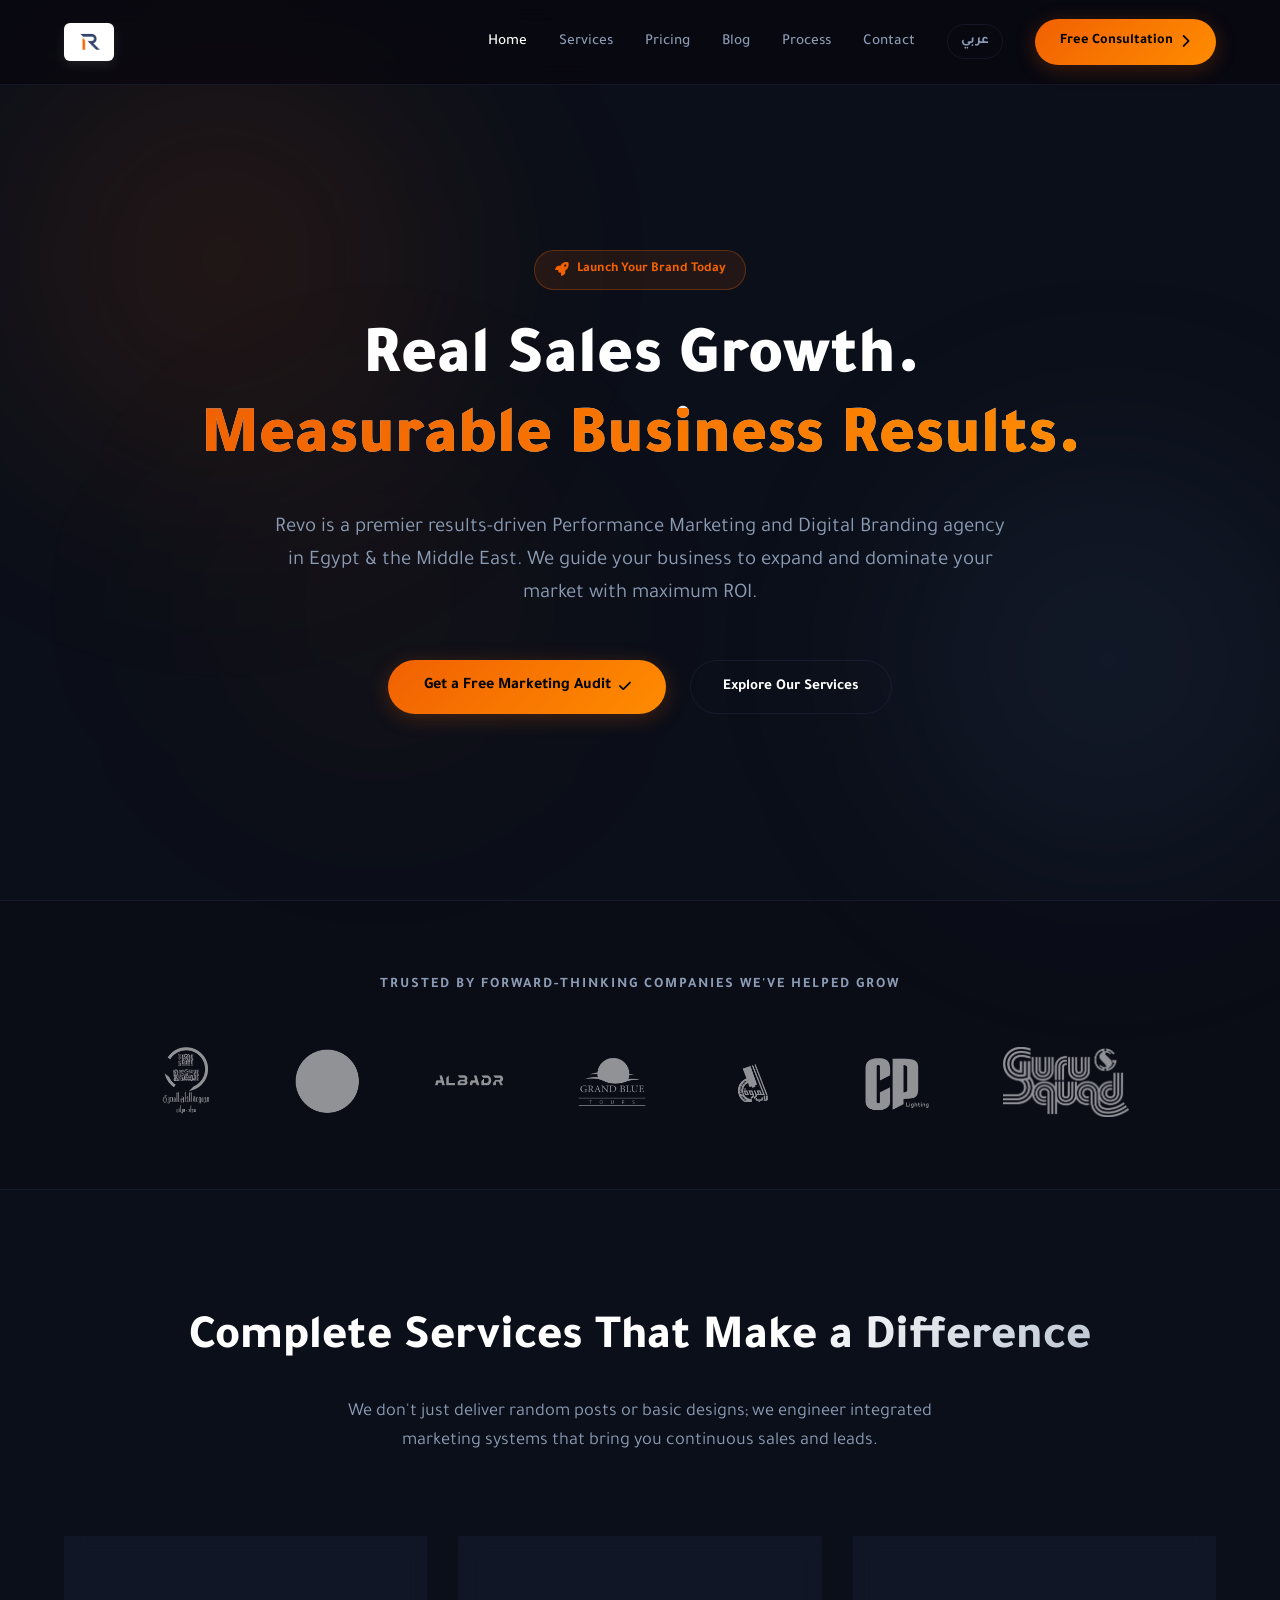
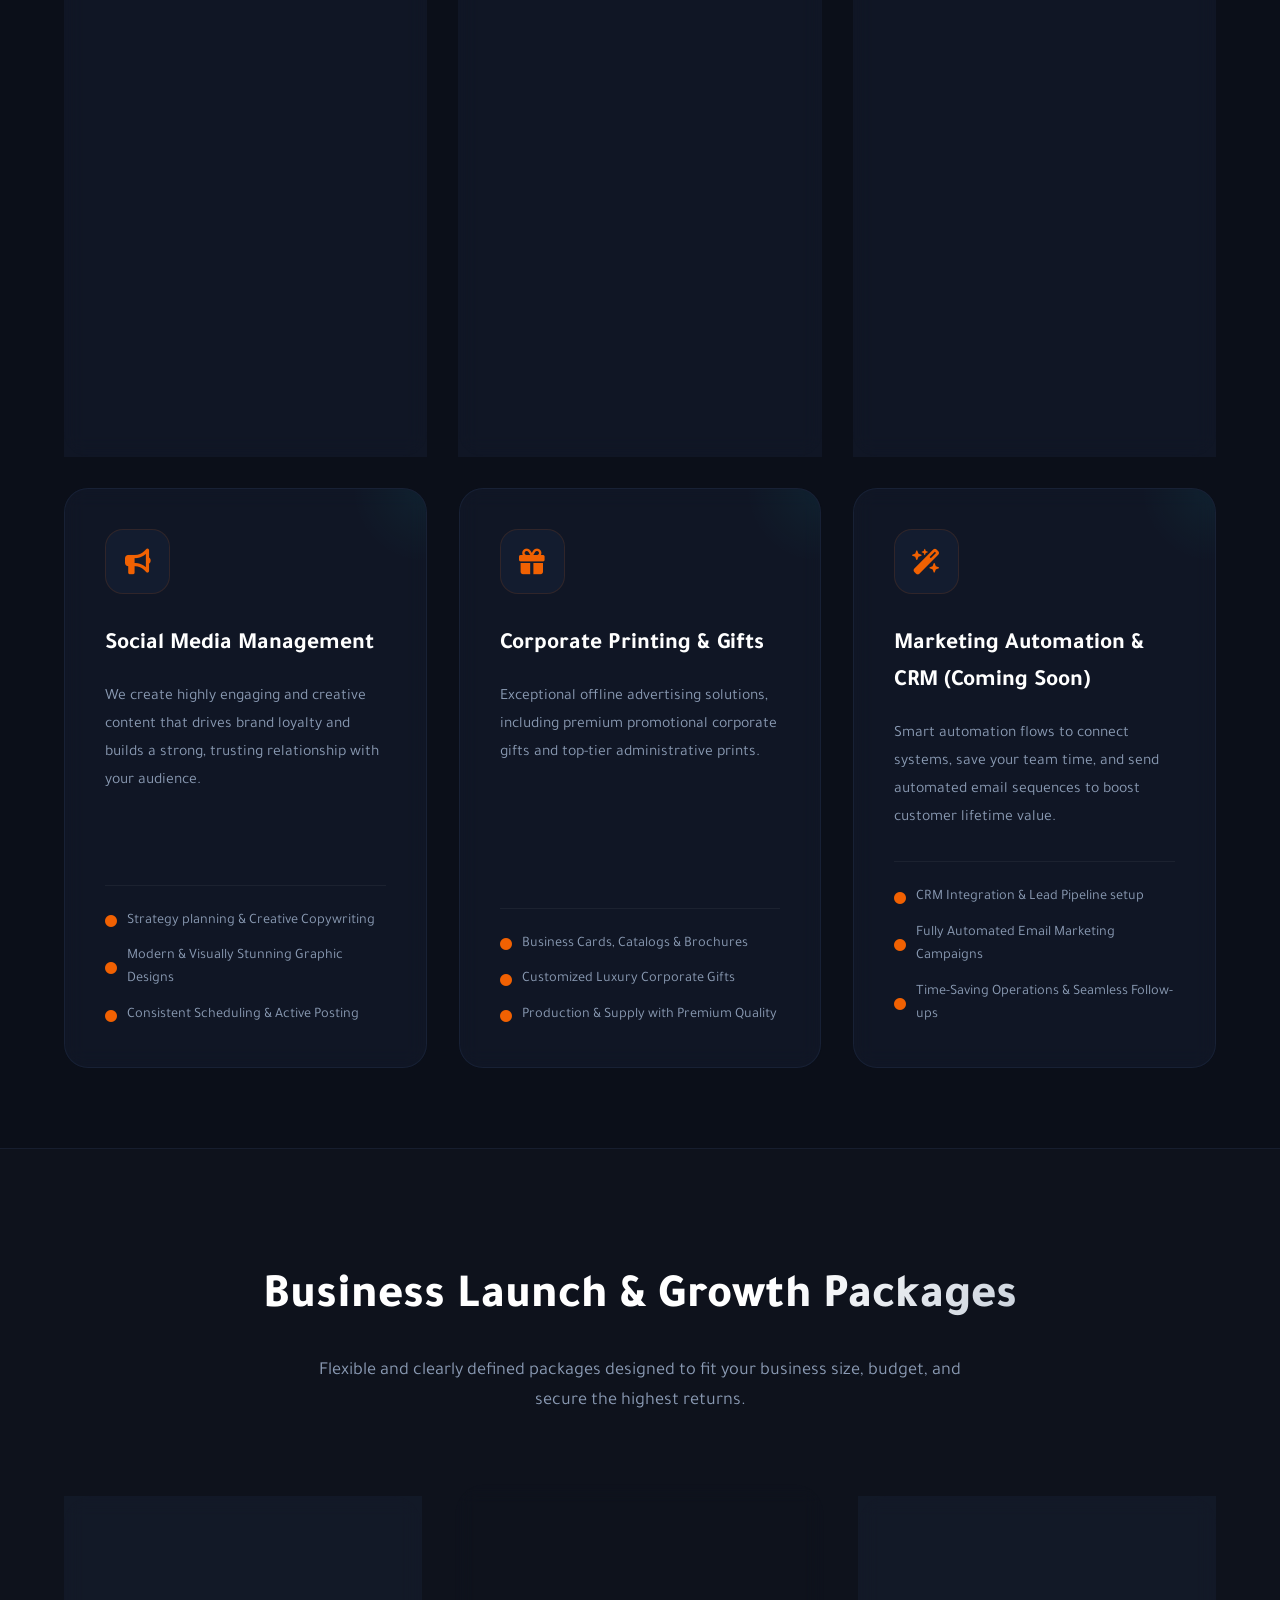
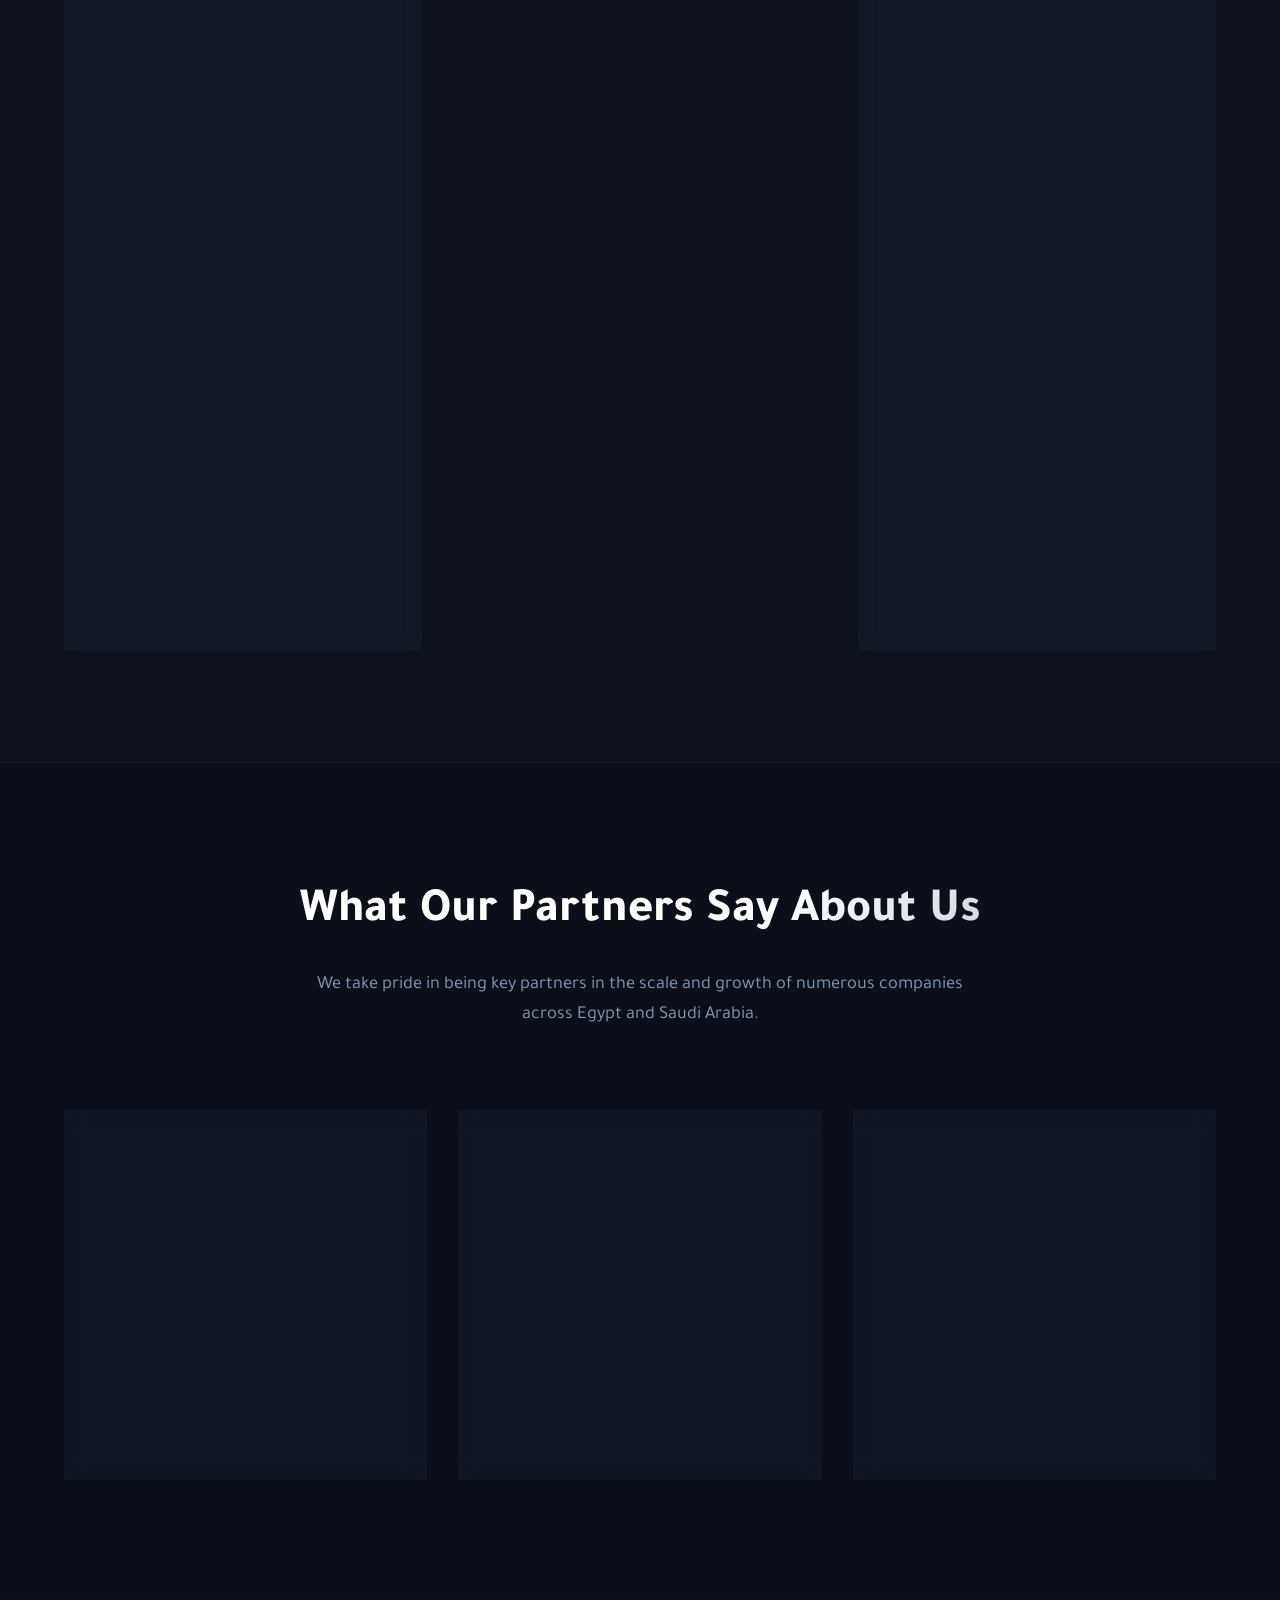
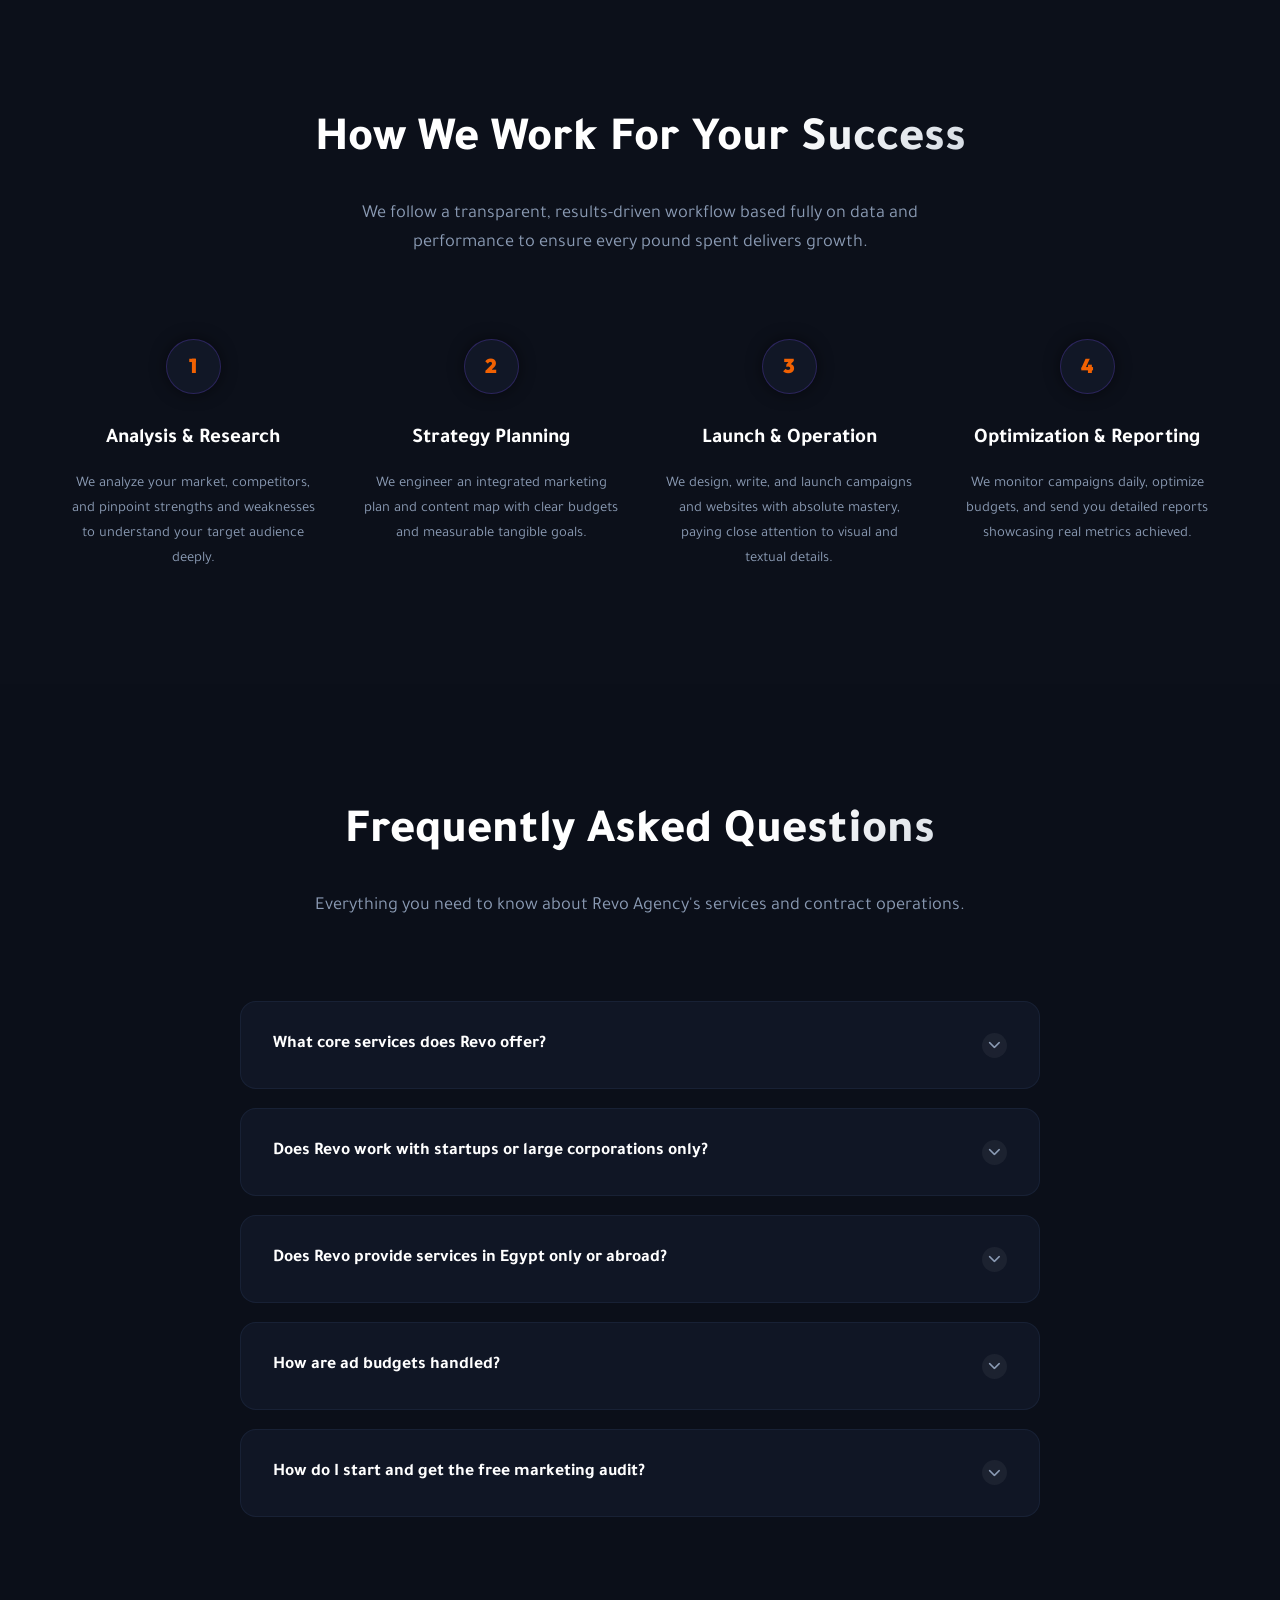
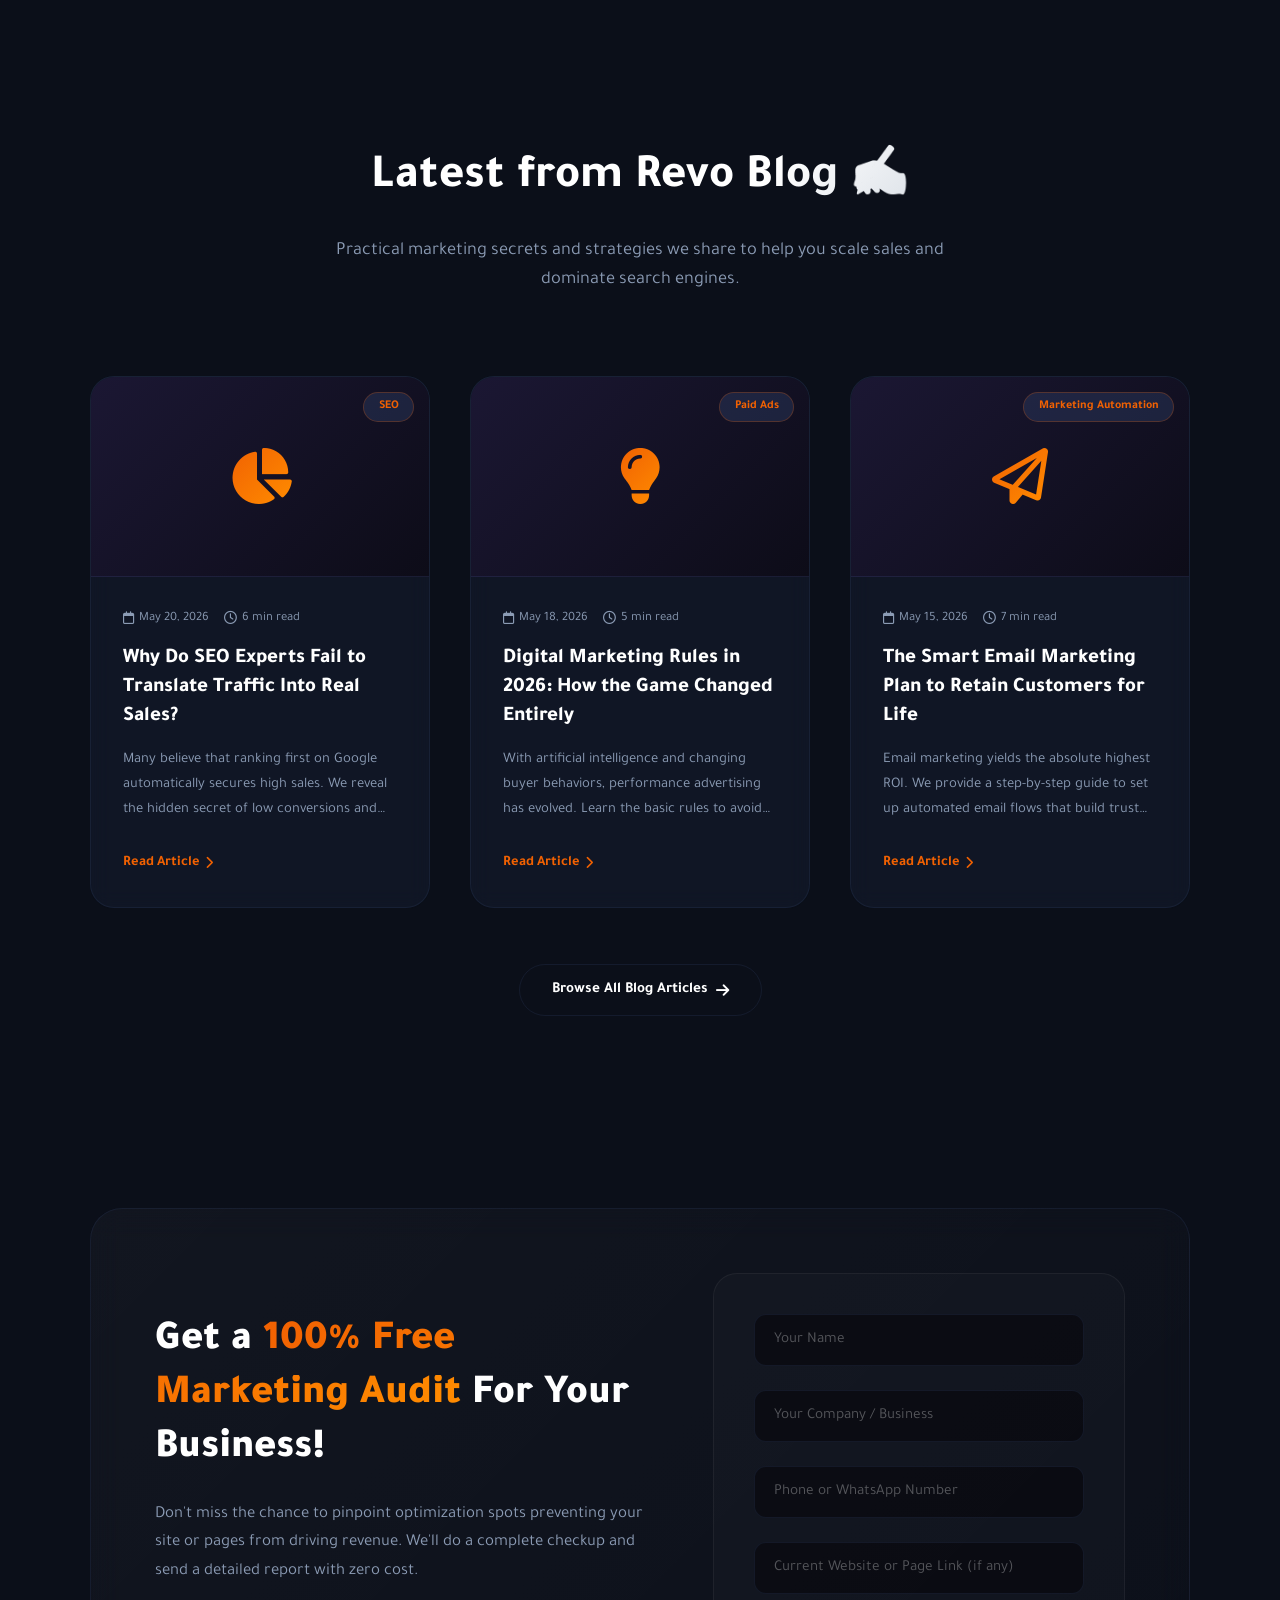
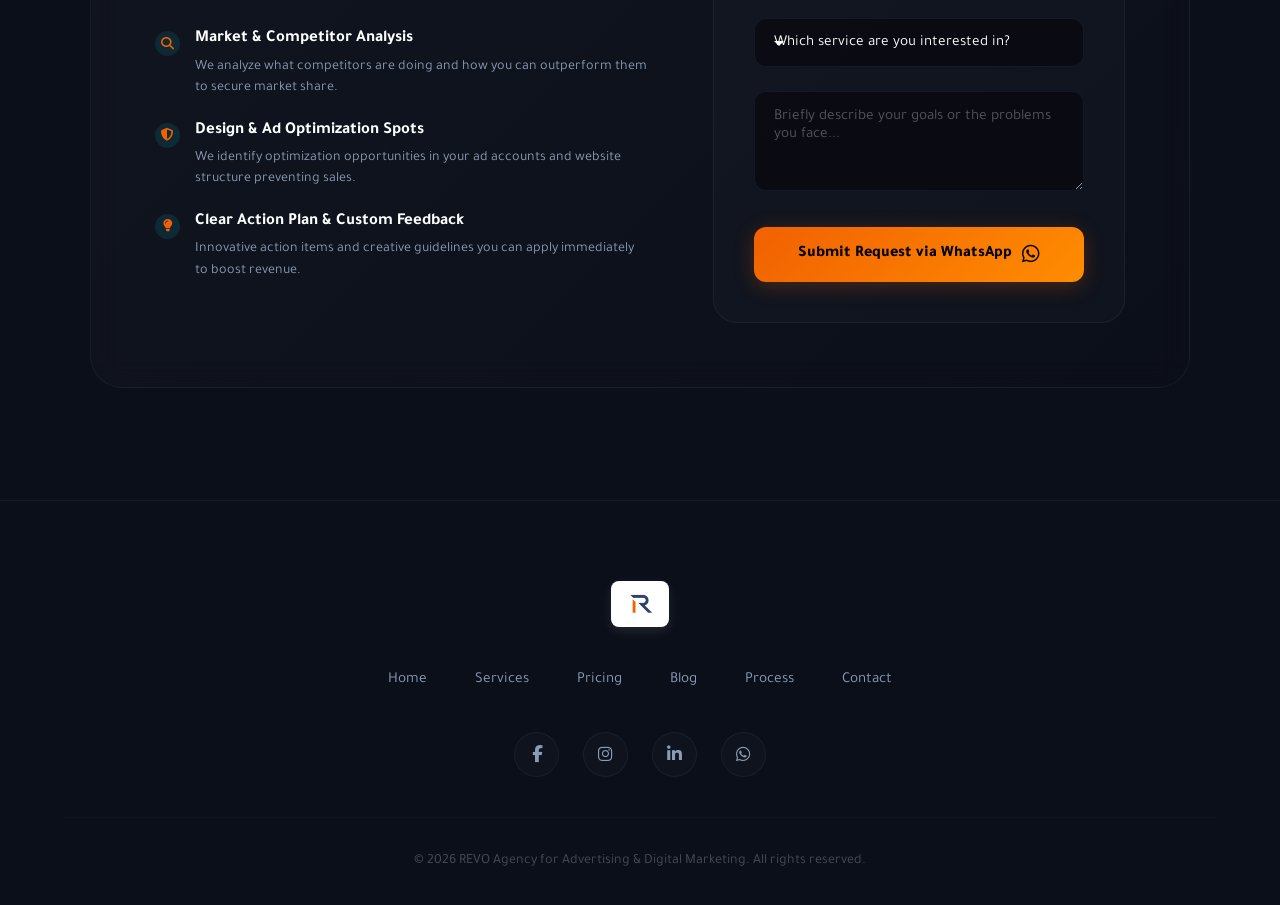
==== commit 6a81d66b: "logo update" ====
--- a/en/index.html
+++ b/en/index.html
@@ -45,6 +45,22 @@
                     Explore Our Services
                 </a>
             </div>
+        </div>
+    </section>
+
+    <!-- Partners Logos Section -->
+    <section class="partners-section">
+        <div class="marquee-title">
+            <span>Trusted by forward-thinking companies we've helped grow</span>
+        </div>
+        <div class="partners-grid">
+            <img src="../images/Logos/logo1.png" alt="Client Logo">
+            <img src="../images/Logos/logo2.png" alt="Client Logo">
+            <img src="../images/Logos/logo3.png" alt="Client Logo">
+            <img src="../images/Logos/logo4.png" alt="Client Logo">
+            <img src="../images/Logos/logo5.png" alt="Client Logo">
+            <img src="../images/Logos/logo6.png" alt="Client Logo">
+            <img src="../images/Logos/logo AhmedBrand RwefwfGB.png" alt="Client Logo">
         </div>
     </section>
 
--- a/css/home.css
+++ b/css/home.css
@@ -964,4 +964,50 @@
             background: #20ba5a;
             transform: translateY(-2px);
             box-shadow: 0 8px 25px rgba(37, 211, 102, 0.45);
+        }
+
+        /* Partners Logo Section - Clean, Static & Large */
+        .partners-section {
+            padding: 4.5rem 5%;
+            background: rgba(8, 7, 13, 0.25);
+            border-top: 1px solid var(--card-border);
+            border-bottom: 1px solid var(--card-border);
+            position: relative;
+        }
+
+        .marquee-title {
+            text-align: center;
+            margin-bottom: 3rem;
+        }
+
+        .marquee-title span {
+            font-size: 0.9rem;
+            text-transform: uppercase;
+            letter-spacing: 2px;
+            color: var(--text-muted);
+            font-weight: 700;
+        }
+
+        .partners-grid {
+            max-width: 1200px;
+            margin: 0 auto;
+            display: flex;
+            justify-content: center;
+            align-items: center;
+            flex-wrap: wrap;
+            gap: 4.5rem;
+        }
+
+        .partners-grid img {
+            height: 70px;
+            width: auto;
+            max-width: 170px;
+            object-fit: contain;
+            filter: grayscale(1) brightness(0) invert(1) opacity(0.55);
+            transition: var(--transition);
+        }
+
+        .partners-grid img:hover {
+            filter: grayscale(0) brightness(1) opacity(1);
+            transform: scale(1.1);
         }
